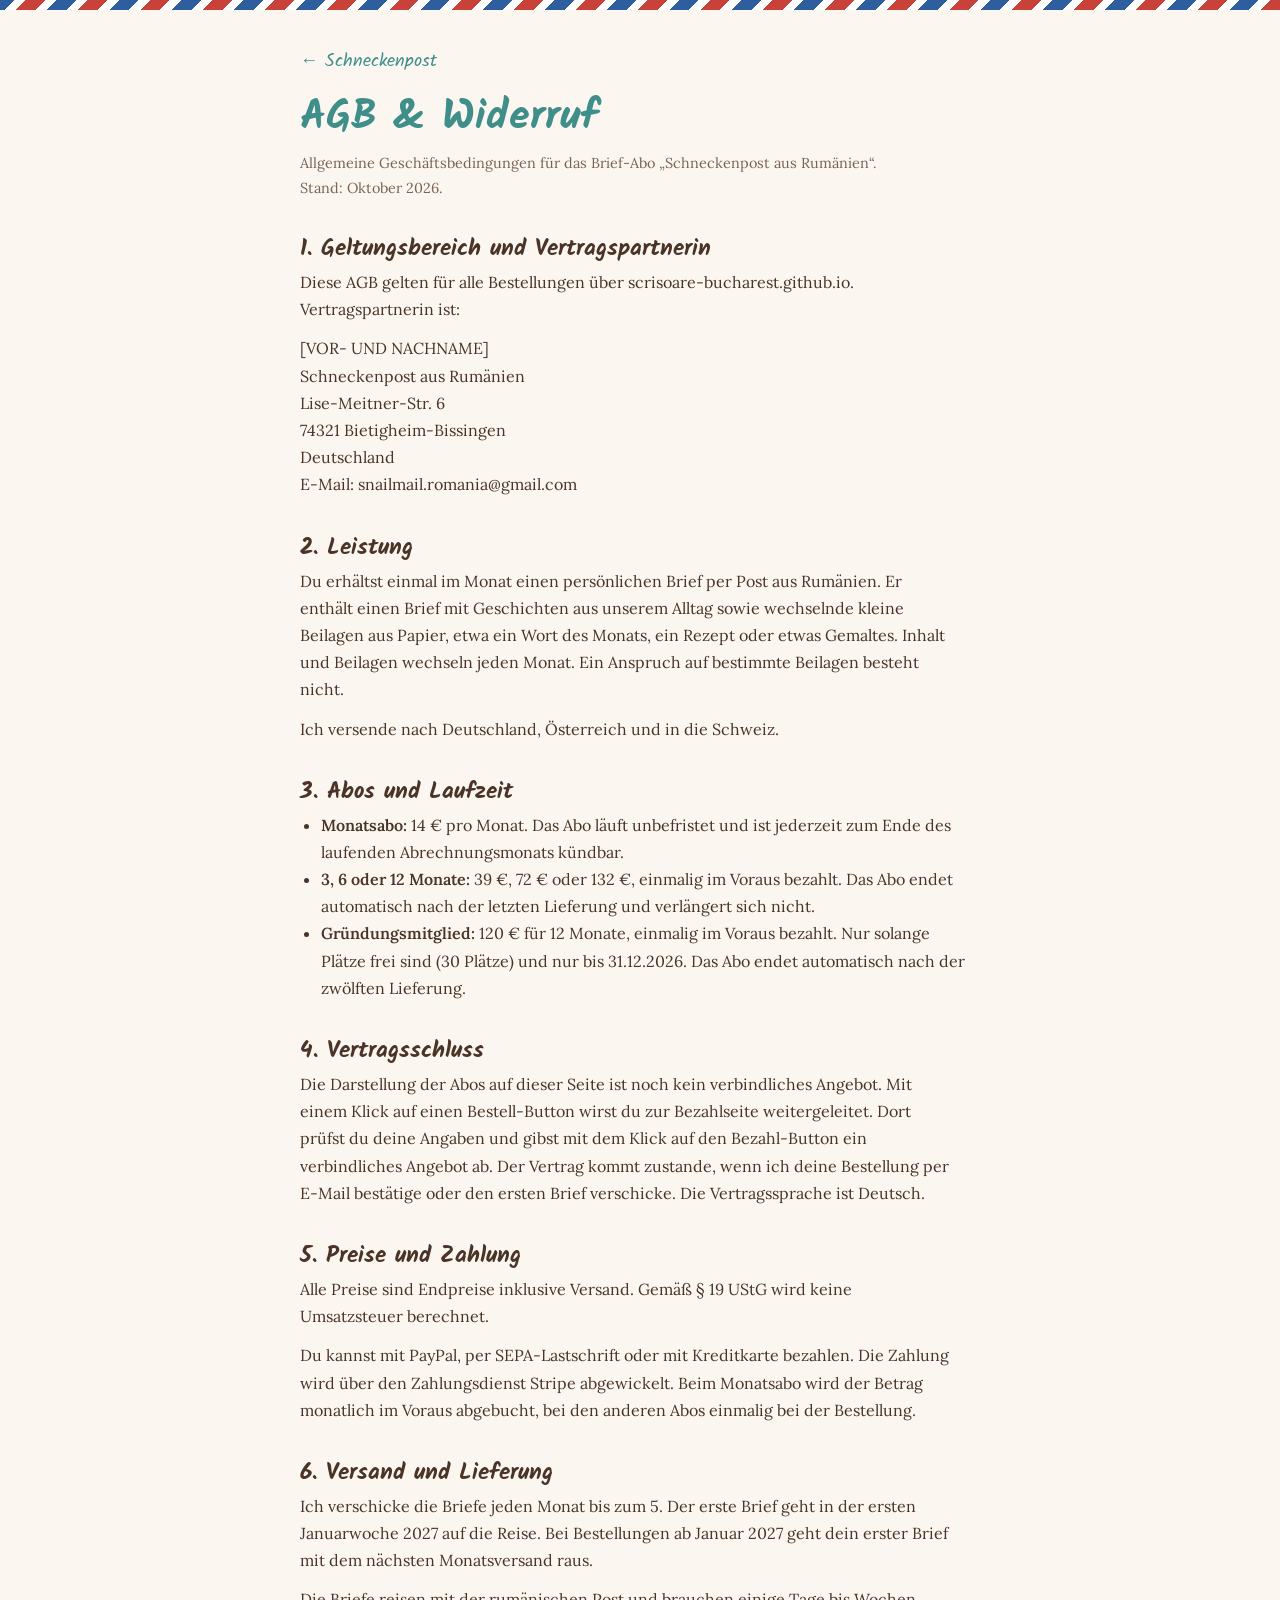
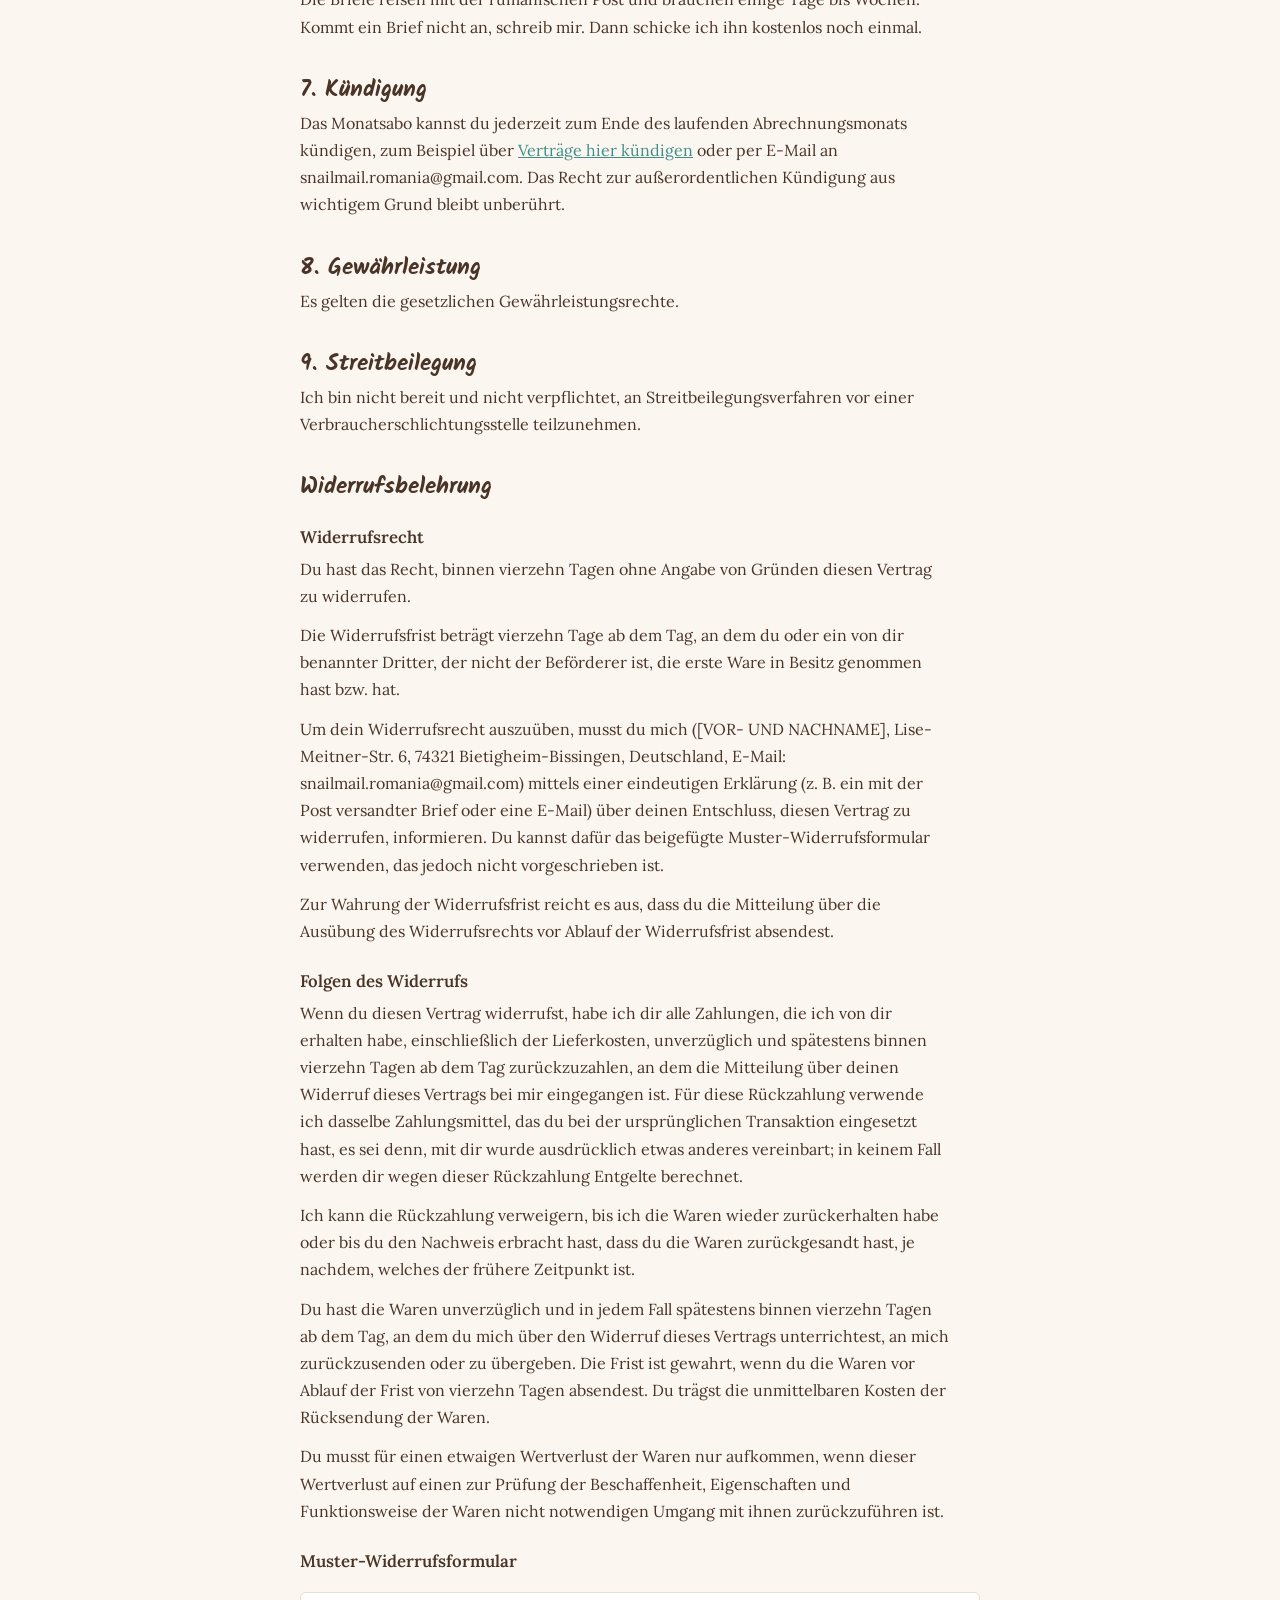
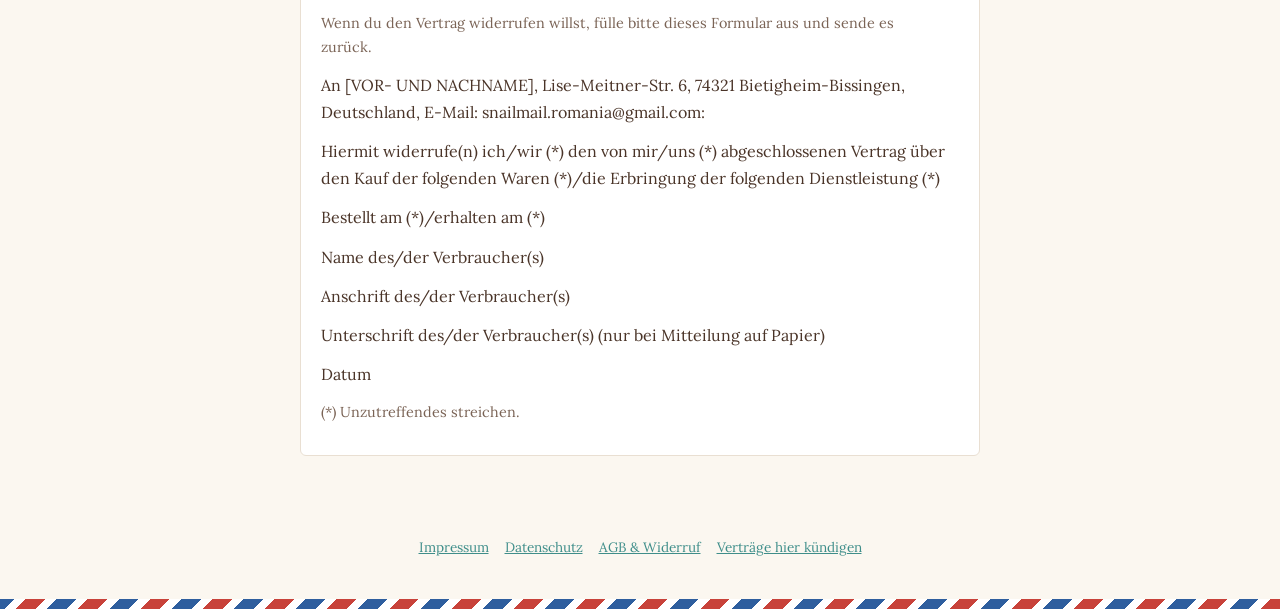
==== agb.html @ 8526d1a1 "Entwurf: Bestellbereich, Rechtstexte, lokale Schriften Co-Authored-By: Claude Opus 5.5 <noreply@anth" ====
<!doctype html>
<html lang="de">
<head>
<meta charset="utf-8">
<meta name="viewport" content="width=device-width, initial-scale=1">
<meta name="robots" content="noindex">
<title>AGB &amp; Widerruf · Schneckenpost aus Rumänien</title>
<link rel="stylesheet" href="fonts/fonts.css">
<style>
  :root {
    --paper: #FBF7F0; --sheet: #FFFFFF; --ink: #4A3428; --ink-soft: #7A6355;
    --line: #E9DFD2; --petrol: #3F8E8A; --red: #C8423A; --gold: #E3B23C;
    --display: 'Kalam', 'Comic Sans MS', cursive;
    --body: 'Lora', Georgia, 'Times New Roman', serif;
    color-scheme: light;
  }
  *, *::before, *::after { box-sizing: border-box; }
  body { background: var(--paper); color: var(--ink); font-family: var(--body); font-size: 1rem; line-height: 1.7; margin: 0; padding-inline: 18px; }
  .airmail { height: 10px; margin-inline: -18px; background: repeating-linear-gradient(-45deg, var(--red) 0 14px, var(--sheet) 14px 22px, #2E5E9E 22px 36px, var(--sheet) 36px 44px); }
  main { max-width: 680px; margin-inline: auto; padding-block: 36px 64px; }
  .back { font-family: var(--display); font-size: 1.15rem; color: var(--petrol); text-decoration: none; }
  .back:hover { text-decoration: underline; }
  h1 { font-family: var(--display); font-size: clamp(2rem, 6vw, 2.6rem); line-height: 1.15; color: var(--petrol); margin: 18px 0 8px; text-wrap: balance; }
  h2 { font-family: var(--display); font-size: 1.45rem; line-height: 1.25; margin: 34px 0 6px; text-wrap: balance; }
  h3 { font-size: 1.05rem; margin: 22px 0 4px; }
  p, li { max-width: 65ch; }
  p { margin: 0 0 12px; }
  ul, ol { padding-left: 1.3em; margin: 0 0 12px; }
  a { color: var(--petrol); }
  .box { background: var(--sheet); border: 1px solid var(--line); border-radius: 6px; padding: 18px 20px; margin: 16px 0; }
  .muted { color: var(--ink-soft); font-size: 0.9rem; }
  .btn { display: inline-block; padding: 12px 26px; border-radius: 999px; background: var(--petrol); color: #fff; font-family: var(--display); font-size: 1.15rem; font-weight: 700; text-decoration: none; }
  .btn:focus-visible, a:focus-visible { outline: 3px solid var(--gold); outline-offset: 3px; }
  footer { max-width: 680px; margin-inline: auto; padding-block: 0 40px; font-size: 0.85rem; color: var(--ink-soft); display: flex; flex-wrap: wrap; gap: 4px 16px; justify-content: center; }
</style>
</head>
<body>
<div class="airmail" aria-hidden="true"></div>
<main>
  <a class="back" href="index.html">← Schneckenpost</a>
  <h1>AGB &amp; Widerruf</h1>

  <p class="muted">Allgemeine Geschäftsbedingungen für das Brief-Abo „Schneckenpost aus Rumänien“. Stand: Oktober 2026.</p>

  <h2>1. Geltungsbereich und Vertragspartnerin</h2>
  <p>Diese AGB gelten für alle Bestellungen über scrisoare-bucharest.github.io. Vertragspartnerin ist:</p>
  <p>[VOR- UND NACHNAME]<br>
Schneckenpost aus Rumänien<br>
Lise-Meitner-Str. 6<br>
74321 Bietigheim-Bissingen<br>
Deutschland<br>E-Mail: <span style="user-select:all">snailmail.romania@gmail.com</span></p>

  <h2>2. Leistung</h2>
  <p>Du erhältst einmal im Monat einen persönlichen Brief per Post aus Rumänien. Er enthält einen Brief mit Geschichten aus unserem Alltag sowie wechselnde kleine Beilagen aus Papier, etwa ein Wort des Monats, ein Rezept oder etwas Gemaltes. Inhalt und Beilagen wechseln jeden Monat. Ein Anspruch auf bestimmte Beilagen besteht nicht.</p>
  <p>Ich versende nach Deutschland, Österreich und in die Schweiz.</p>

  <h2>3. Abos und Laufzeit</h2>
  <ul>
    <li><strong>Monatsabo:</strong> 14 € pro Monat. Das Abo läuft unbefristet und ist jederzeit zum Ende des laufenden Abrechnungsmonats kündbar.</li>
    <li><strong>3, 6 oder 12 Monate:</strong> 39 €, 72 € oder 132 €, einmalig im Voraus bezahlt. Das Abo endet automatisch nach der letzten Lieferung und verlängert sich nicht.</li>
    <li><strong>Gründungsmitglied:</strong> 120 € für 12 Monate, einmalig im Voraus bezahlt. Nur solange Plätze frei sind (30 Plätze) und nur bis 31.12.2026. Das Abo endet automatisch nach der zwölften Lieferung.</li>
  </ul>

  <h2>4. Vertragsschluss</h2>
  <p>Die Darstellung der Abos auf dieser Seite ist noch kein verbindliches Angebot. Mit einem Klick auf einen Bestell-Button wirst du zur Bezahlseite weitergeleitet. Dort prüfst du deine Angaben und gibst mit dem Klick auf den Bezahl-Button ein verbindliches Angebot ab. Der Vertrag kommt zustande, wenn ich deine Bestellung per E-Mail bestätige oder den ersten Brief verschicke. Die Vertragssprache ist Deutsch.</p>

  <h2>5. Preise und Zahlung</h2>
  <p>Alle Preise sind Endpreise inklusive Versand. Gemäß § 19 UStG wird keine Umsatzsteuer berechnet.</p>
  <p>Du kannst mit PayPal, per SEPA-Lastschrift oder mit Kreditkarte bezahlen. Die Zahlung wird über den Zahlungsdienst Stripe abgewickelt. Beim Monatsabo wird der Betrag monatlich im Voraus abgebucht, bei den anderen Abos einmalig bei der Bestellung.</p>

  <h2>6. Versand und Lieferung</h2>
  <p>Ich verschicke die Briefe jeden Monat bis zum 5. Der erste Brief geht in der ersten Januarwoche 2027 auf die Reise. Bei Bestellungen ab Januar 2027 geht dein erster Brief mit dem nächsten Monatsversand raus.</p>
  <p>Die Briefe reisen mit der rumänischen Post und brauchen einige Tage bis Wochen. Kommt ein Brief nicht an, schreib mir. Dann schicke ich ihn kostenlos noch einmal.</p>

  <h2>7. Kündigung</h2>
  <p>Das Monatsabo kannst du jederzeit zum Ende des laufenden Abrechnungsmonats kündigen, zum Beispiel über <a href="kuendigen.html">Verträge hier kündigen</a> oder per E-Mail an <span style="user-select:all">snailmail.romania@gmail.com</span>. Das Recht zur außerordentlichen Kündigung aus wichtigem Grund bleibt unberührt.</p>

  <h2>8. Gewährleistung</h2>
  <p>Es gelten die gesetzlichen Gewährleistungsrechte.</p>

  <h2>9. Streitbeilegung</h2>
  <p>Ich bin nicht bereit und nicht verpflichtet, an Streitbeilegungsverfahren vor einer Verbraucherschlichtungsstelle teilzunehmen.</p>

  <h2 id="widerruf">Widerrufsbelehrung</h2>
  <h3>Widerrufsrecht</h3>
  <p>Du hast das Recht, binnen vierzehn Tagen ohne Angabe von Gründen diesen Vertrag zu widerrufen.</p>
  <p>Die Widerrufsfrist beträgt vierzehn Tage ab dem Tag, an dem du oder ein von dir benannter Dritter, der nicht der Beförderer ist, die erste Ware in Besitz genommen hast bzw. hat.</p>
  <p>Um dein Widerrufsrecht auszuüben, musst du mich ([VOR- UND NACHNAME], Lise-Meitner-Str. 6, 74321 Bietigheim-Bissingen, Deutschland, E-Mail: <span style="user-select:all">snailmail.romania@gmail.com</span>) mittels einer eindeutigen Erklärung (z. B. ein mit der Post versandter Brief oder eine E-Mail) über deinen Entschluss, diesen Vertrag zu widerrufen, informieren. Du kannst dafür das beigefügte Muster-Widerrufsformular verwenden, das jedoch nicht vorgeschrieben ist.</p>
  <p>Zur Wahrung der Widerrufsfrist reicht es aus, dass du die Mitteilung über die Ausübung des Widerrufsrechts vor Ablauf der Widerrufsfrist absendest.</p>
  <h3>Folgen des Widerrufs</h3>
  <p>Wenn du diesen Vertrag widerrufst, habe ich dir alle Zahlungen, die ich von dir erhalten habe, einschließlich der Lieferkosten, unverzüglich und spätestens binnen vierzehn Tagen ab dem Tag zurückzuzahlen, an dem die Mitteilung über deinen Widerruf dieses Vertrags bei mir eingegangen ist. Für diese Rückzahlung verwende ich dasselbe Zahlungsmittel, das du bei der ursprünglichen Transaktion eingesetzt hast, es sei denn, mit dir wurde ausdrücklich etwas anderes vereinbart; in keinem Fall werden dir wegen dieser Rückzahlung Entgelte berechnet.</p>
  <p>Ich kann die Rückzahlung verweigern, bis ich die Waren wieder zurückerhalten habe oder bis du den Nachweis erbracht hast, dass du die Waren zurückgesandt hast, je nachdem, welches der frühere Zeitpunkt ist.</p>
  <p>Du hast die Waren unverzüglich und in jedem Fall spätestens binnen vierzehn Tagen ab dem Tag, an dem du mich über den Widerruf dieses Vertrags unterrichtest, an mich zurückzusenden oder zu übergeben. Die Frist ist gewahrt, wenn du die Waren vor Ablauf der Frist von vierzehn Tagen absendest. Du trägst die unmittelbaren Kosten der Rücksendung der Waren.</p>
  <p>Du musst für einen etwaigen Wertverlust der Waren nur aufkommen, wenn dieser Wertverlust auf einen zur Prüfung der Beschaffenheit, Eigenschaften und Funktionsweise der Waren nicht notwendigen Umgang mit ihnen zurückzuführen ist.</p>

  <h3>Muster-Widerrufsformular</h3>
  <div class="box">
    <p class="muted">Wenn du den Vertrag widerrufen willst, fülle bitte dieses Formular aus und sende es zurück.</p>
    <p>An [VOR- UND NACHNAME], Lise-Meitner-Str. 6, 74321 Bietigheim-Bissingen, Deutschland, E-Mail: snailmail.romania@gmail.com:</p>
    <p>Hiermit widerrufe(n) ich/wir (*) den von mir/uns (*) abgeschlossenen Vertrag über den Kauf der folgenden Waren (*)/die Erbringung der folgenden Dienstleistung (*)</p>
    <p>Bestellt am (*)/erhalten am (*)</p>
    <p>Name des/der Verbraucher(s)</p>
    <p>Anschrift des/der Verbraucher(s)</p>
    <p>Unterschrift des/der Verbraucher(s) (nur bei Mitteilung auf Papier)</p>
    <p>Datum</p>
    <p class="muted">(*) Unzutreffendes streichen.</p>
  </div>

</main>
<footer>
  <a href="impressum.html">Impressum</a>
  <a href="datenschutz.html">Datenschutz</a>
  <a href="agb.html">AGB &amp; Widerruf</a>
  <a href="kuendigen.html">Verträge hier kündigen</a>
</footer>
<div class="airmail" aria-hidden="true"></div>
</body>
</html>
---- fonts/fonts.css ----
/* Schriften lokal eingebunden (keine Verbindung zu Google) */
@font-face { font-family: 'Kalam'; font-style: normal; font-weight: 400; font-display: swap; src: url('kalam-latin-400-normal.woff2') format('woff2'); }
@font-face { font-family: 'Kalam'; font-style: normal; font-weight: 700; font-display: swap; src: url('kalam-latin-700-normal.woff2') format('woff2'); }

@font-face { font-family: 'Lora'; font-style: normal; font-weight: 400; font-display: swap; src: url('lora-latin-ext-400-normal.woff2') format('woff2'); unicode-range: U+0100-02BA, U+02BD-02C5, U+02C7-02CC, U+02CE-02D7, U+02DD-02FF, U+0304, U+0308, U+0329, U+1D00-1DBF, U+1E00-1E9F, U+1EF2-1EFF, U+2020, U+20A0-20AB, U+20AD-20C0, U+2113, U+2C60-2C7F, U+A720-A7FF; }
@font-face { font-family: 'Lora'; font-style: normal; font-weight: 400; font-display: swap; src: url('lora-latin-400-normal.woff2') format('woff2'); unicode-range: U+0000-00FF, U+0131, U+0152-0153, U+02BB-02BC, U+02C6, U+02DA, U+02DC, U+0304, U+0308, U+0329, U+2000-206F, U+20AC, U+2122, U+2191, U+2193, U+2212, U+2215, U+FEFF, U+FFFD; }
@font-face { font-family: 'Lora'; font-style: normal; font-weight: 500; font-display: swap; src: url('lora-latin-ext-500-normal.woff2') format('woff2'); unicode-range: U+0100-02BA, U+02BD-02C5, U+02C7-02CC, U+02CE-02D7, U+02DD-02FF, U+1E00-1E9F, U+2C60-2C7F, U+A720-A7FF; }
@font-face { font-family: 'Lora'; font-style: normal; font-weight: 500; font-display: swap; src: url('lora-latin-500-normal.woff2') format('woff2'); unicode-range: U+0000-00FF, U+0131, U+0152-0153, U+2000-206F, U+20AC, U+2122, U+FEFF, U+FFFD; }
@font-face { font-family: 'Lora'; font-style: normal; font-weight: 600; font-display: swap; src: url('lora-latin-ext-600-normal.woff2') format('woff2'); unicode-range: U+0100-02BA, U+02BD-02C5, U+02C7-02CC, U+02CE-02D7, U+02DD-02FF, U+1E00-1E9F, U+2C60-2C7F, U+A720-A7FF; }
@font-face { font-family: 'Lora'; font-style: normal; font-weight: 600; font-display: swap; src: url('lora-latin-600-normal.woff2') format('woff2'); unicode-range: U+0000-00FF, U+0131, U+0152-0153, U+2000-206F, U+20AC, U+2122, U+FEFF, U+FFFD; }
@font-face { font-family: 'Lora'; font-style: italic; font-weight: 400; font-display: swap; src: url('lora-latin-ext-400-italic.woff2') format('woff2'); unicode-range: U+0100-02BA, U+02BD-02C5, U+02C7-02CC, U+02CE-02D7, U+02DD-02FF, U+1E00-1E9F, U+2C60-2C7F, U+A720-A7FF; }
@font-face { font-family: 'Lora'; font-style: italic; font-weight: 400; font-display: swap; src: url('lora-latin-400-italic.woff2') format('woff2'); unicode-range: U+0000-00FF, U+0131, U+0152-0153, U+2000-206F, U+20AC, U+2122, U+FEFF, U+FFFD; }
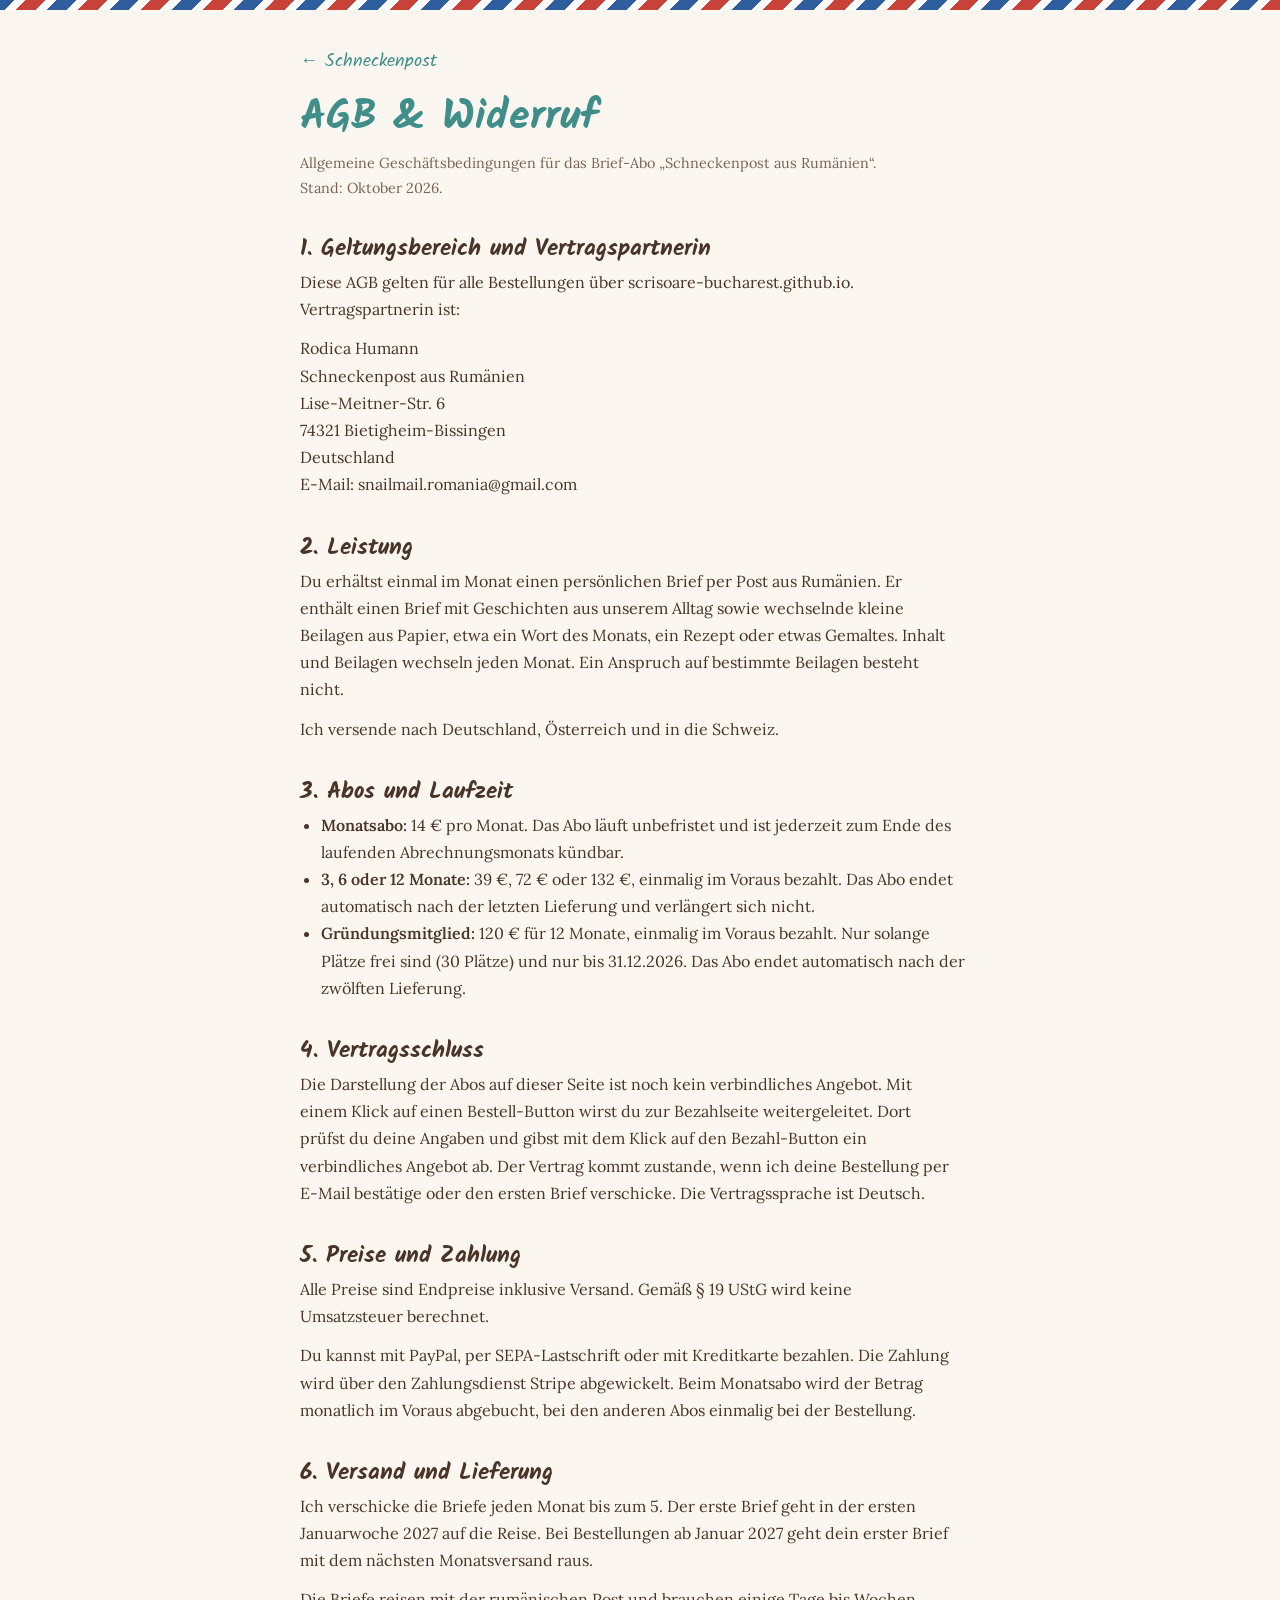
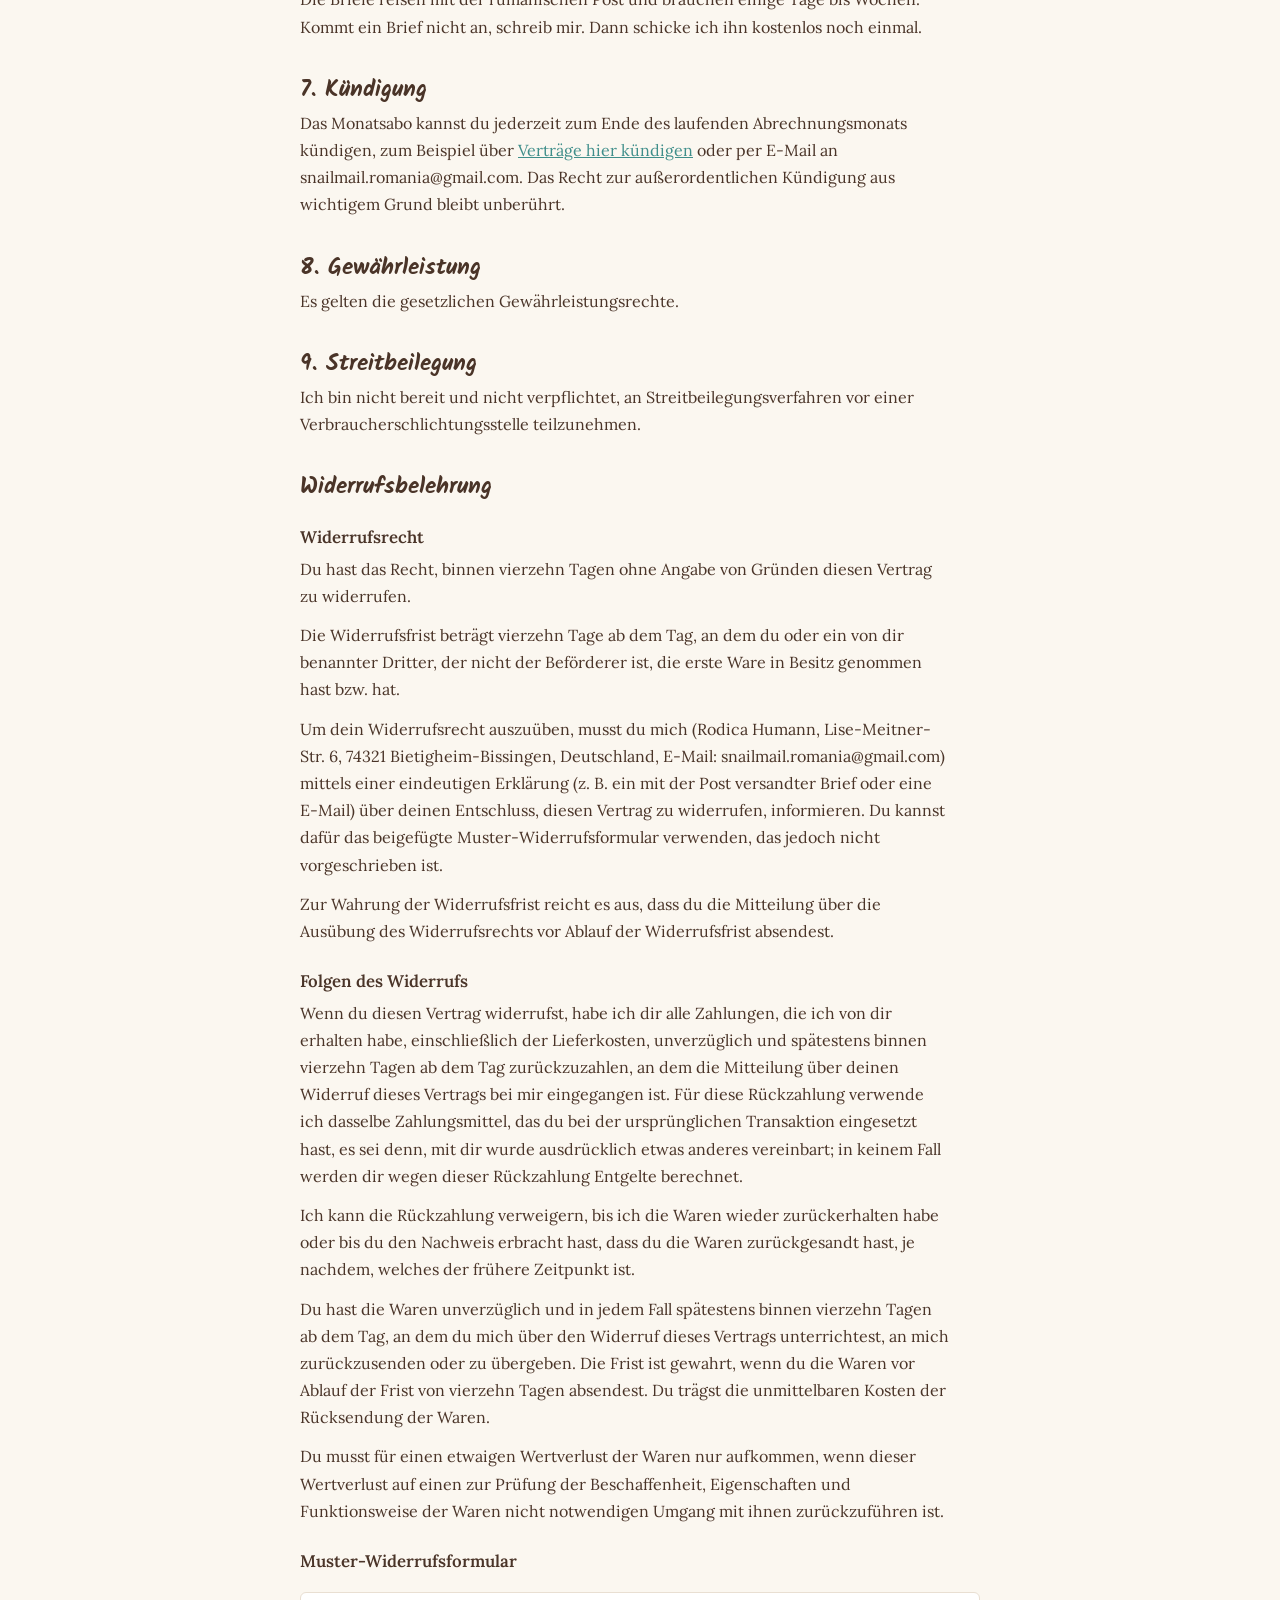
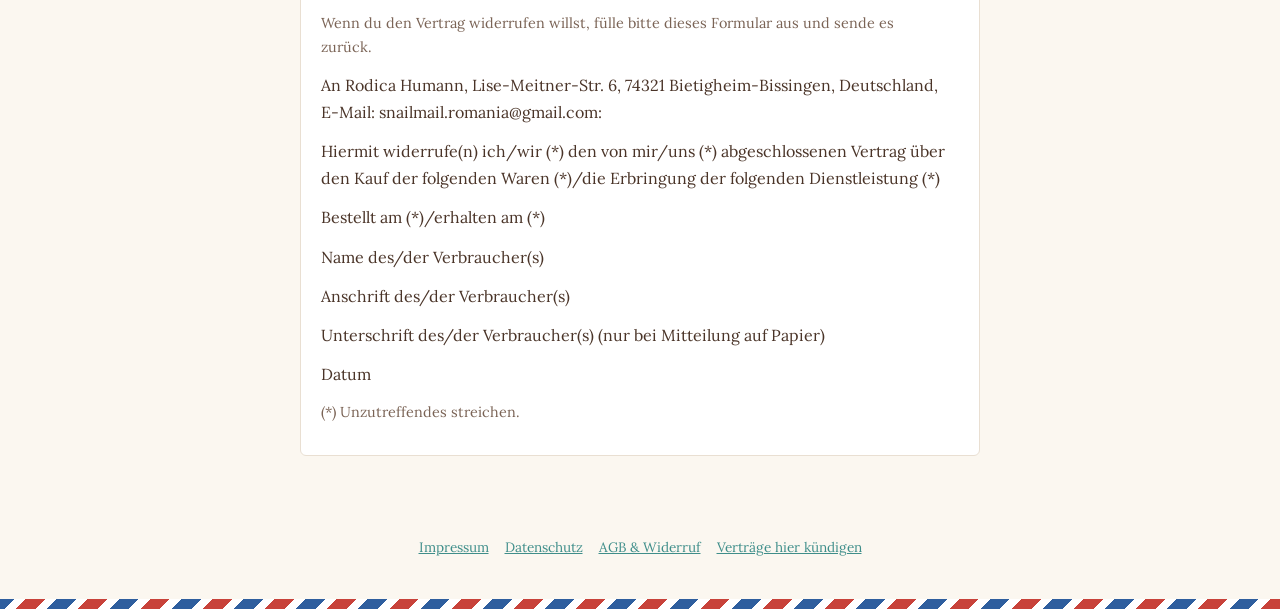
==== commit 22931d08: "Name im Impressum und in den Rechtstexten Co-Authored-By: Claude Opus 5.5 <noreply@anthropic.com> Cl" ====
--- a/agb.html
+++ b/agb.html
@@ -44,7 +44,7 @@
 
   <h2>1. Geltungsbereich und Vertragspartnerin</h2>
   <p>Diese AGB gelten für alle Bestellungen über scrisoare-bucharest.github.io. Vertragspartnerin ist:</p>
-  <p>[VOR- UND NACHNAME]<br>
+  <p>Rodica Humann<br>
 Schneckenpost aus Rumänien<br>
 Lise-Meitner-Str. 6<br>
 74321 Bietigheim-Bissingen<br>
@@ -85,7 +85,7 @@
   <h3>Widerrufsrecht</h3>
   <p>Du hast das Recht, binnen vierzehn Tagen ohne Angabe von Gründen diesen Vertrag zu widerrufen.</p>
   <p>Die Widerrufsfrist beträgt vierzehn Tage ab dem Tag, an dem du oder ein von dir benannter Dritter, der nicht der Beförderer ist, die erste Ware in Besitz genommen hast bzw. hat.</p>
-  <p>Um dein Widerrufsrecht auszuüben, musst du mich ([VOR- UND NACHNAME], Lise-Meitner-Str. 6, 74321 Bietigheim-Bissingen, Deutschland, E-Mail: <span style="user-select:all">snailmail.romania@gmail.com</span>) mittels einer eindeutigen Erklärung (z. B. ein mit der Post versandter Brief oder eine E-Mail) über deinen Entschluss, diesen Vertrag zu widerrufen, informieren. Du kannst dafür das beigefügte Muster-Widerrufsformular verwenden, das jedoch nicht vorgeschrieben ist.</p>
+  <p>Um dein Widerrufsrecht auszuüben, musst du mich (Rodica Humann, Lise-Meitner-Str. 6, 74321 Bietigheim-Bissingen, Deutschland, E-Mail: <span style="user-select:all">snailmail.romania@gmail.com</span>) mittels einer eindeutigen Erklärung (z. B. ein mit der Post versandter Brief oder eine E-Mail) über deinen Entschluss, diesen Vertrag zu widerrufen, informieren. Du kannst dafür das beigefügte Muster-Widerrufsformular verwenden, das jedoch nicht vorgeschrieben ist.</p>
   <p>Zur Wahrung der Widerrufsfrist reicht es aus, dass du die Mitteilung über die Ausübung des Widerrufsrechts vor Ablauf der Widerrufsfrist absendest.</p>
   <h3>Folgen des Widerrufs</h3>
   <p>Wenn du diesen Vertrag widerrufst, habe ich dir alle Zahlungen, die ich von dir erhalten habe, einschließlich der Lieferkosten, unverzüglich und spätestens binnen vierzehn Tagen ab dem Tag zurückzuzahlen, an dem die Mitteilung über deinen Widerruf dieses Vertrags bei mir eingegangen ist. Für diese Rückzahlung verwende ich dasselbe Zahlungsmittel, das du bei der ursprünglichen Transaktion eingesetzt hast, es sei denn, mit dir wurde ausdrücklich etwas anderes vereinbart; in keinem Fall werden dir wegen dieser Rückzahlung Entgelte berechnet.</p>
@@ -96,7 +96,7 @@
   <h3>Muster-Widerrufsformular</h3>
   <div class="box">
     <p class="muted">Wenn du den Vertrag widerrufen willst, fülle bitte dieses Formular aus und sende es zurück.</p>
-    <p>An [VOR- UND NACHNAME], Lise-Meitner-Str. 6, 74321 Bietigheim-Bissingen, Deutschland, E-Mail: snailmail.romania@gmail.com:</p>
+    <p>An Rodica Humann, Lise-Meitner-Str. 6, 74321 Bietigheim-Bissingen, Deutschland, E-Mail: snailmail.romania@gmail.com:</p>
     <p>Hiermit widerrufe(n) ich/wir (*) den von mir/uns (*) abgeschlossenen Vertrag über den Kauf der folgenden Waren (*)/die Erbringung der folgenden Dienstleistung (*)</p>
     <p>Bestellt am (*)/erhalten am (*)</p>
     <p>Name des/der Verbraucher(s)</p>
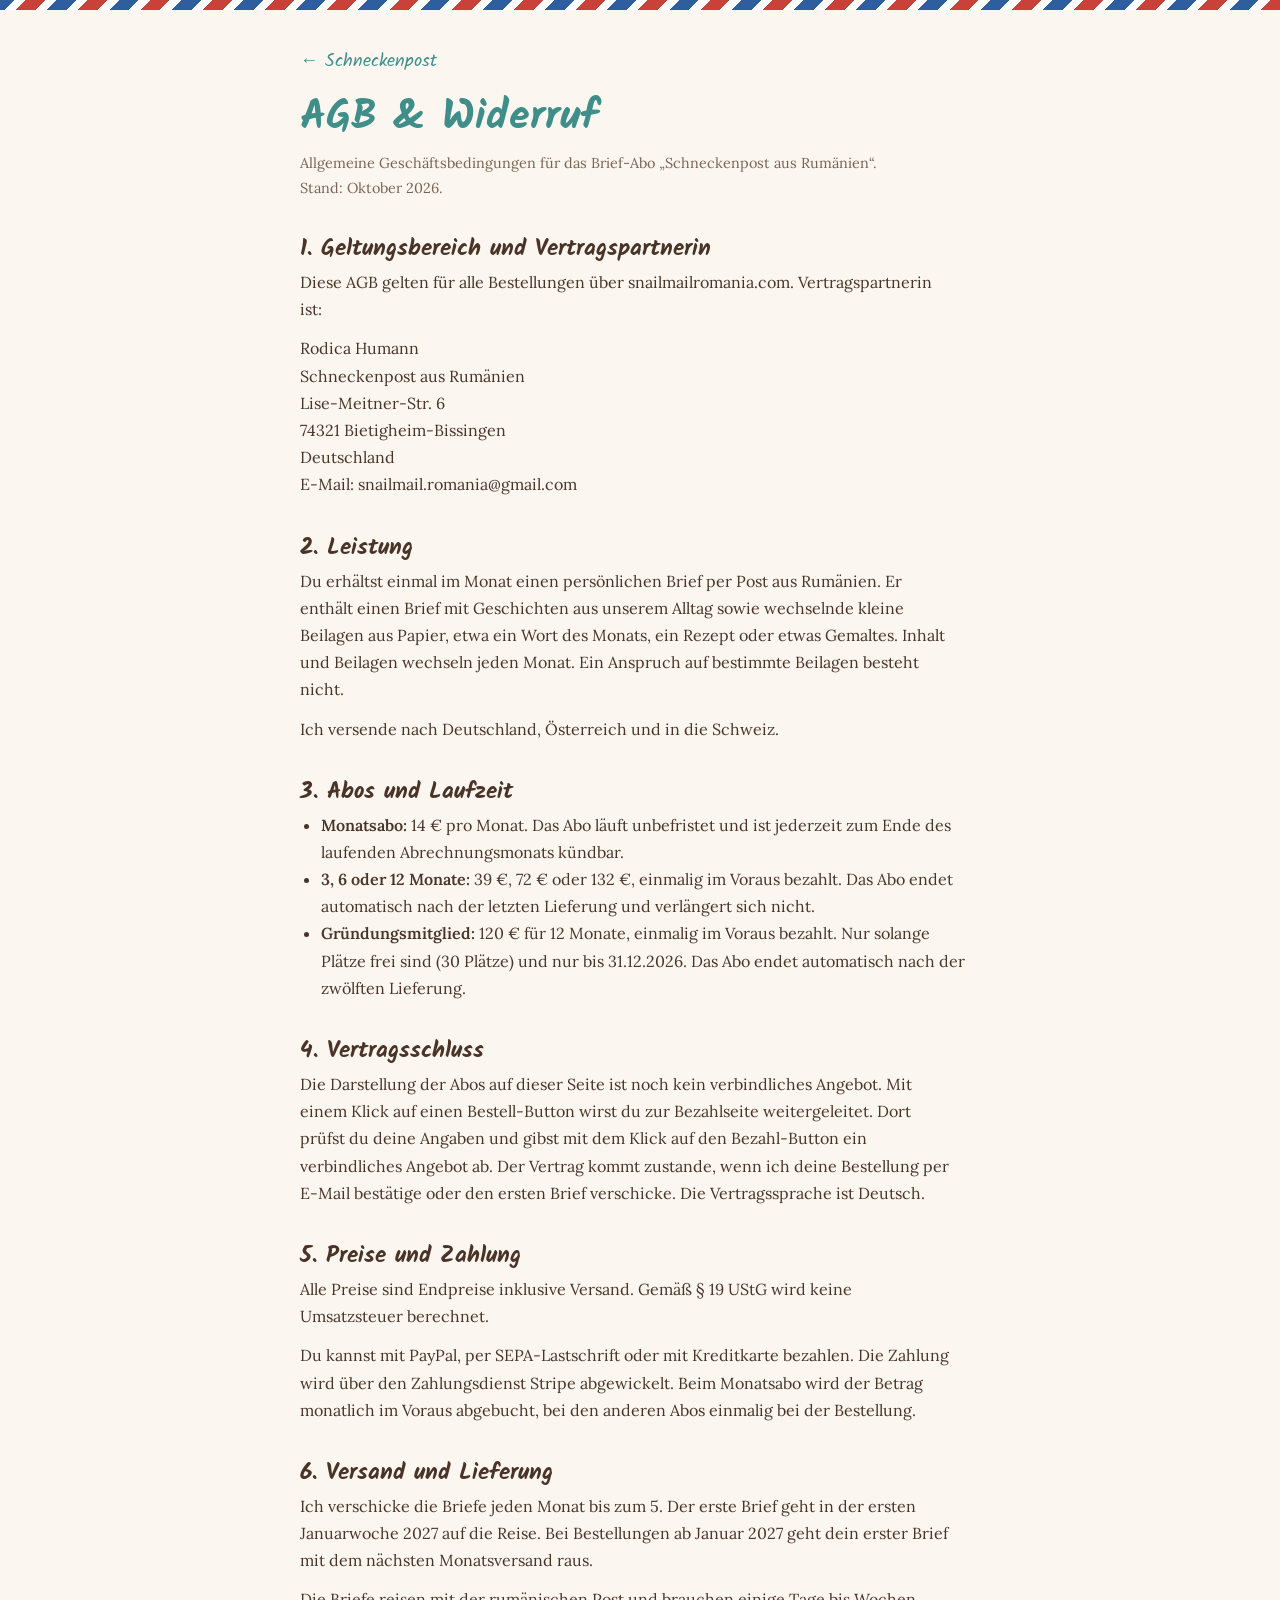
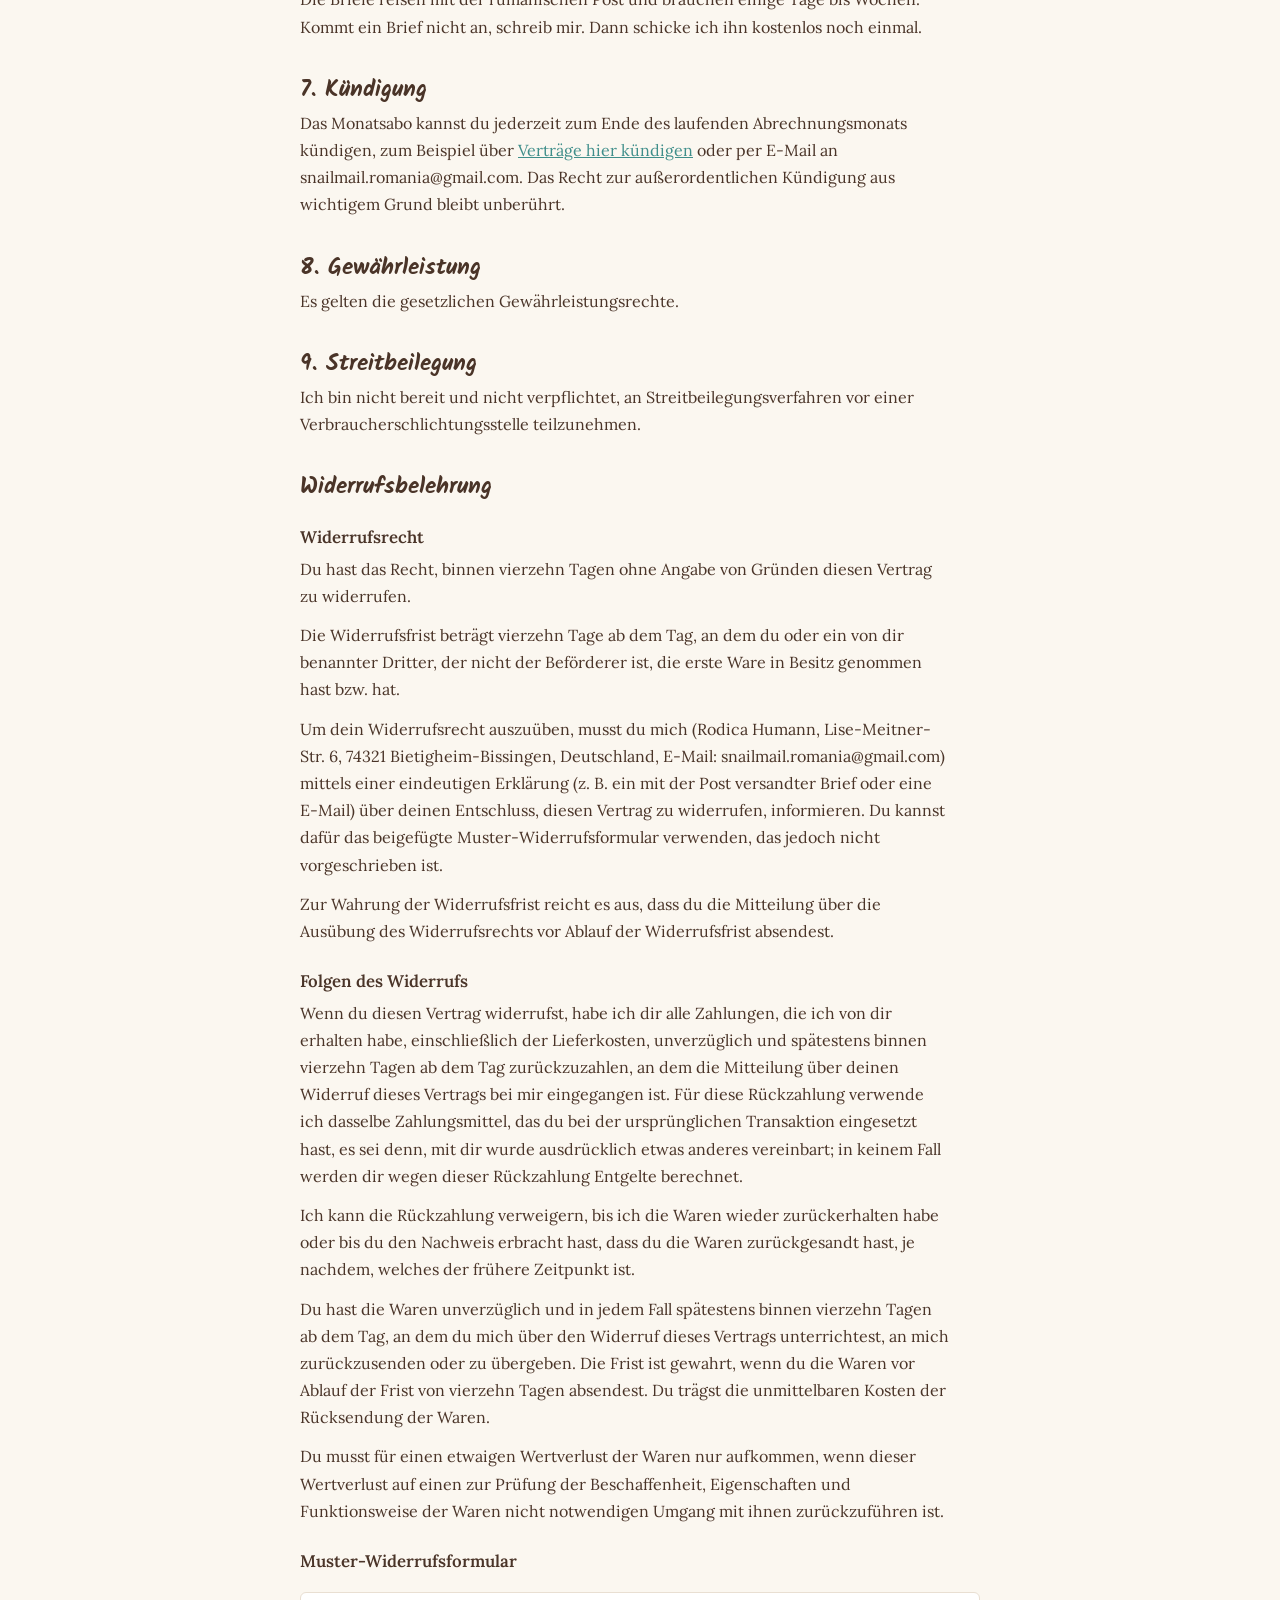
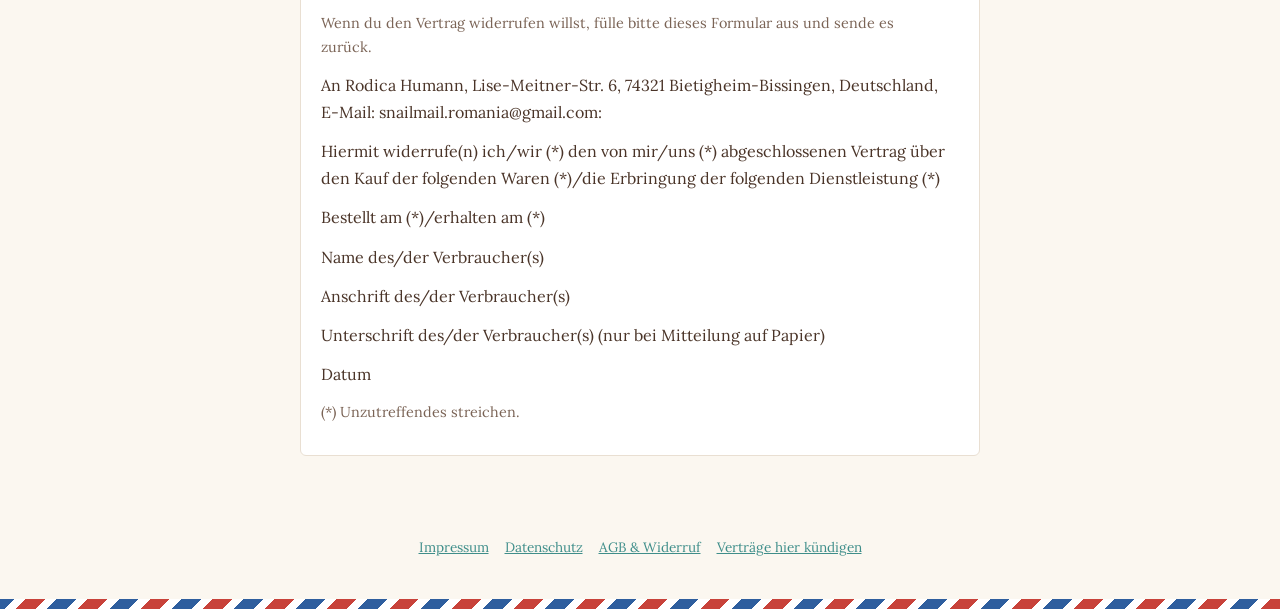
==== commit 751330d5: "AGB: neue Domain Co-Authored-By: Claude Opus 5.5 <noreply@anthropic.com> Claude-Session: https://cla" ====
--- a/agb.html
+++ b/agb.html
@@ -43,7 +43,7 @@
   <p class="muted">Allgemeine Geschäftsbedingungen für das Brief-Abo „Schneckenpost aus Rumänien“. Stand: Oktober 2026.</p>
 
   <h2>1. Geltungsbereich und Vertragspartnerin</h2>
-  <p>Diese AGB gelten für alle Bestellungen über scrisoare-bucharest.github.io. Vertragspartnerin ist:</p>
+  <p>Diese AGB gelten für alle Bestellungen über snailmailromania.com. Vertragspartnerin ist:</p>
   <p>Rodica Humann<br>
 Schneckenpost aus Rumänien<br>
 Lise-Meitner-Str. 6<br>
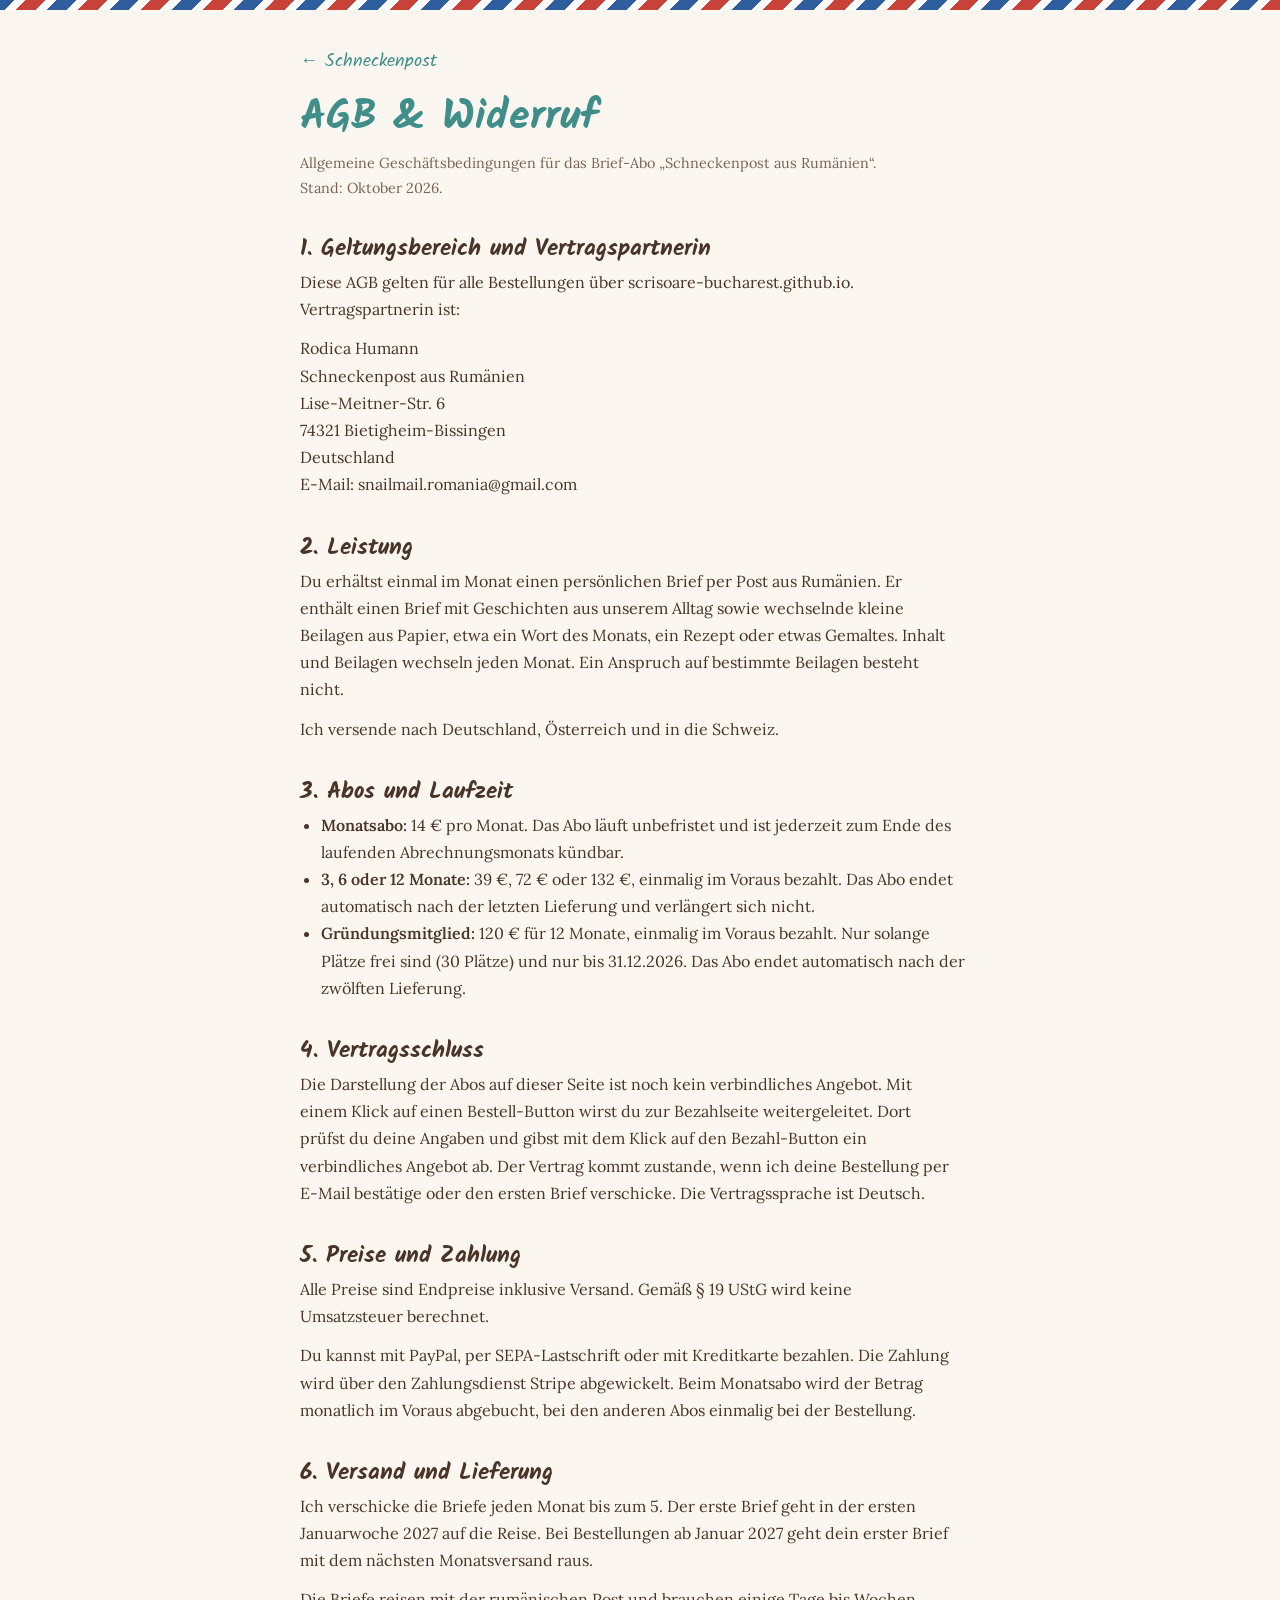
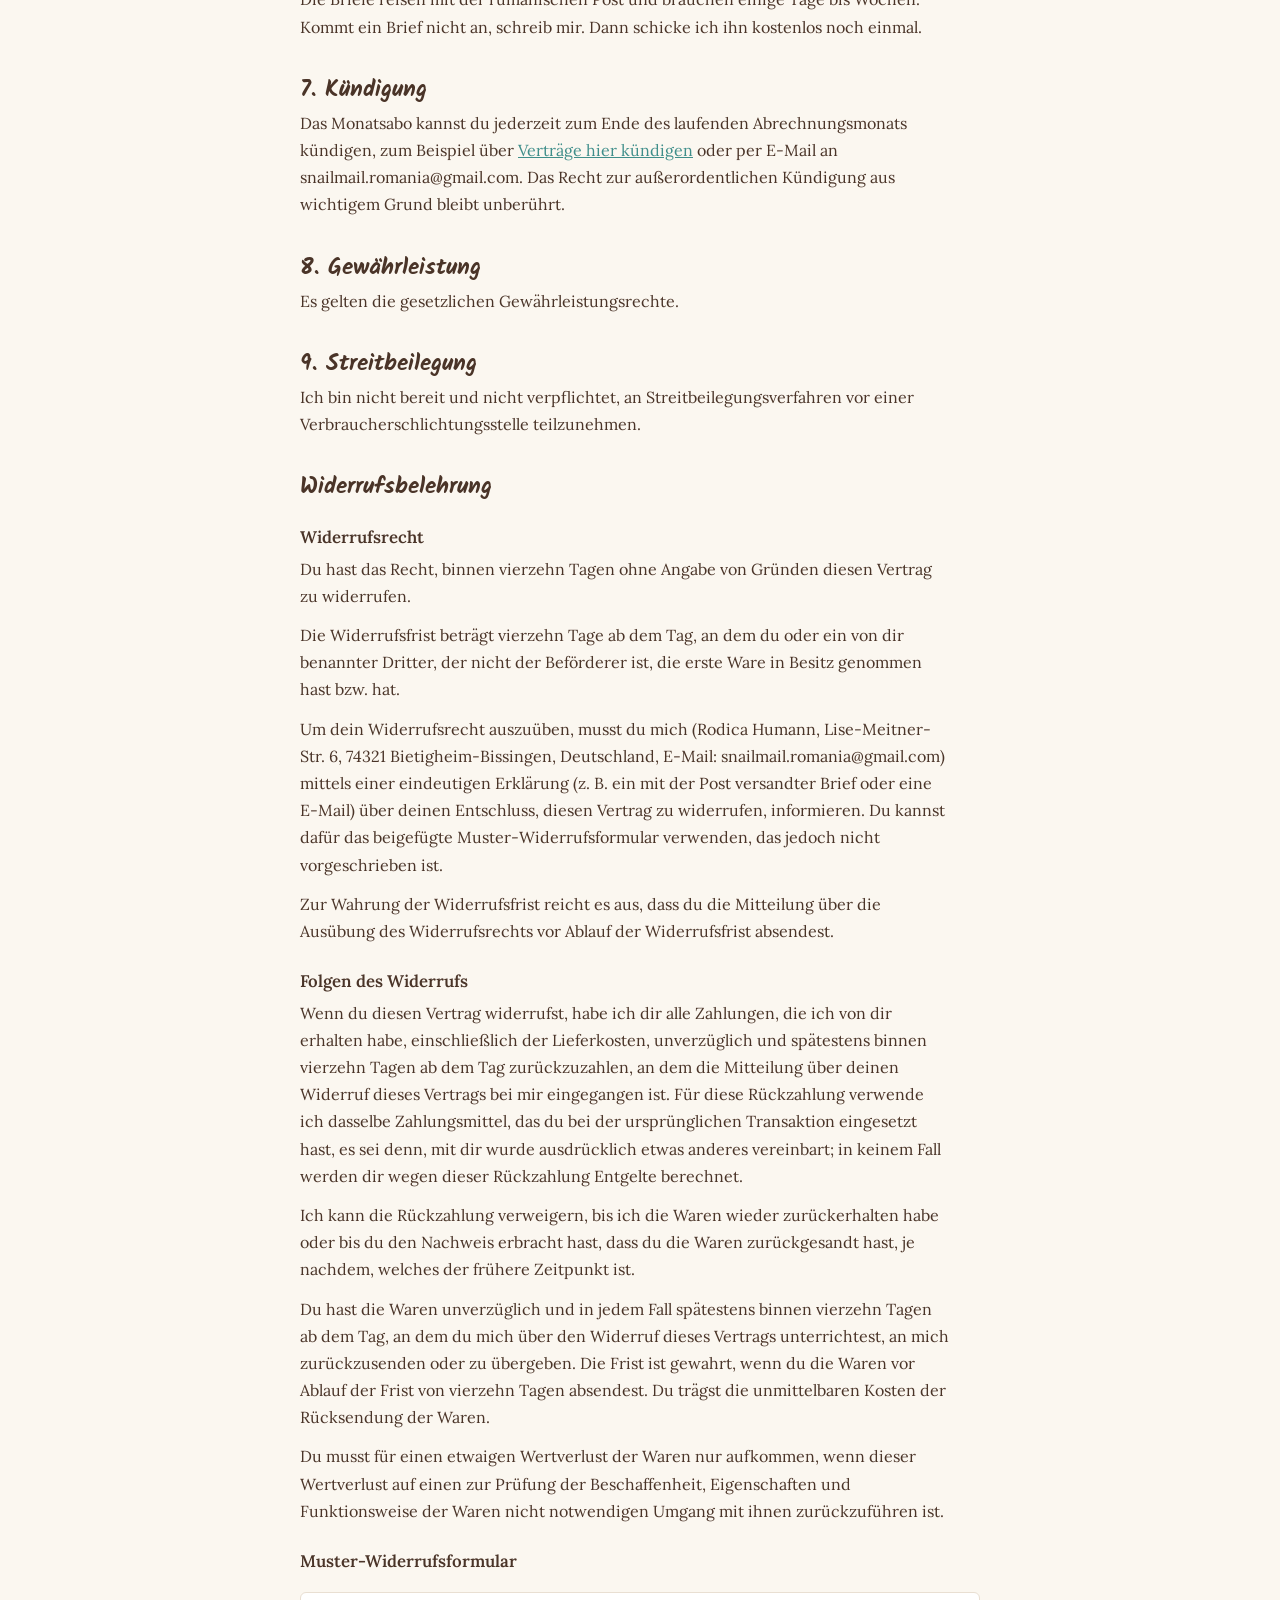
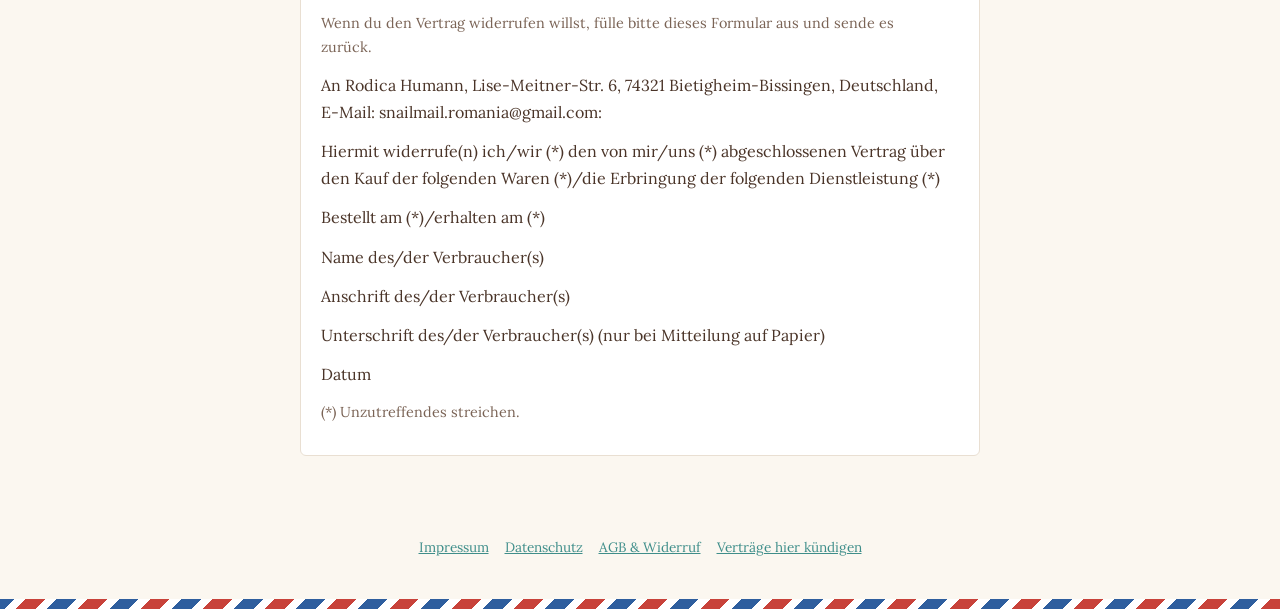
==== commit 9f503ce4: "AGB: vorerst GitHub-Adresse Co-Authored-By: Claude Opus 5.5 <noreply@anthropic.com> Claude-Session: " ====
--- a/agb.html
+++ b/agb.html
@@ -43,7 +43,7 @@
   <p class="muted">Allgemeine Geschäftsbedingungen für das Brief-Abo „Schneckenpost aus Rumänien“. Stand: Oktober 2026.</p>
 
   <h2>1. Geltungsbereich und Vertragspartnerin</h2>
-  <p>Diese AGB gelten für alle Bestellungen über snailmailromania.com. Vertragspartnerin ist:</p>
+  <p>Diese AGB gelten für alle Bestellungen über scrisoare-bucharest.github.io. Vertragspartnerin ist:</p>
   <p>Rodica Humann<br>
 Schneckenpost aus Rumänien<br>
 Lise-Meitner-Str. 6<br>
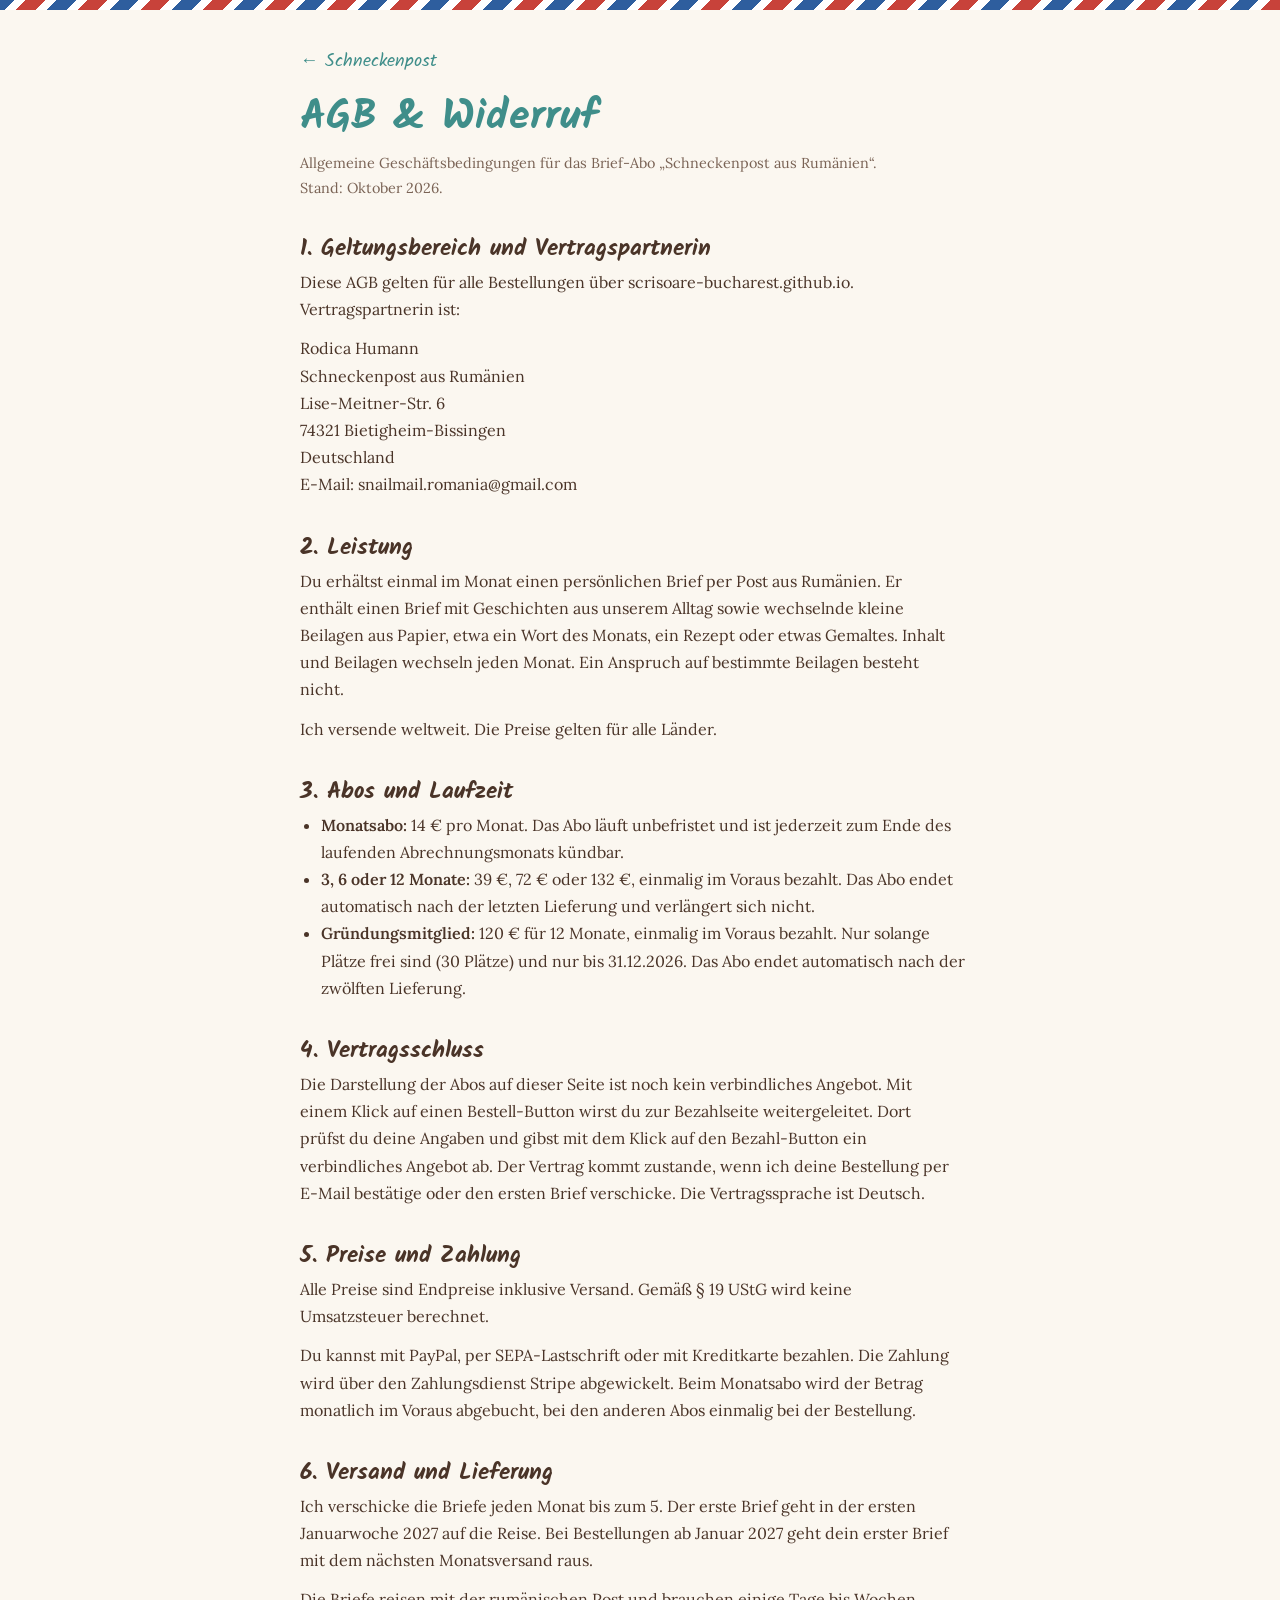
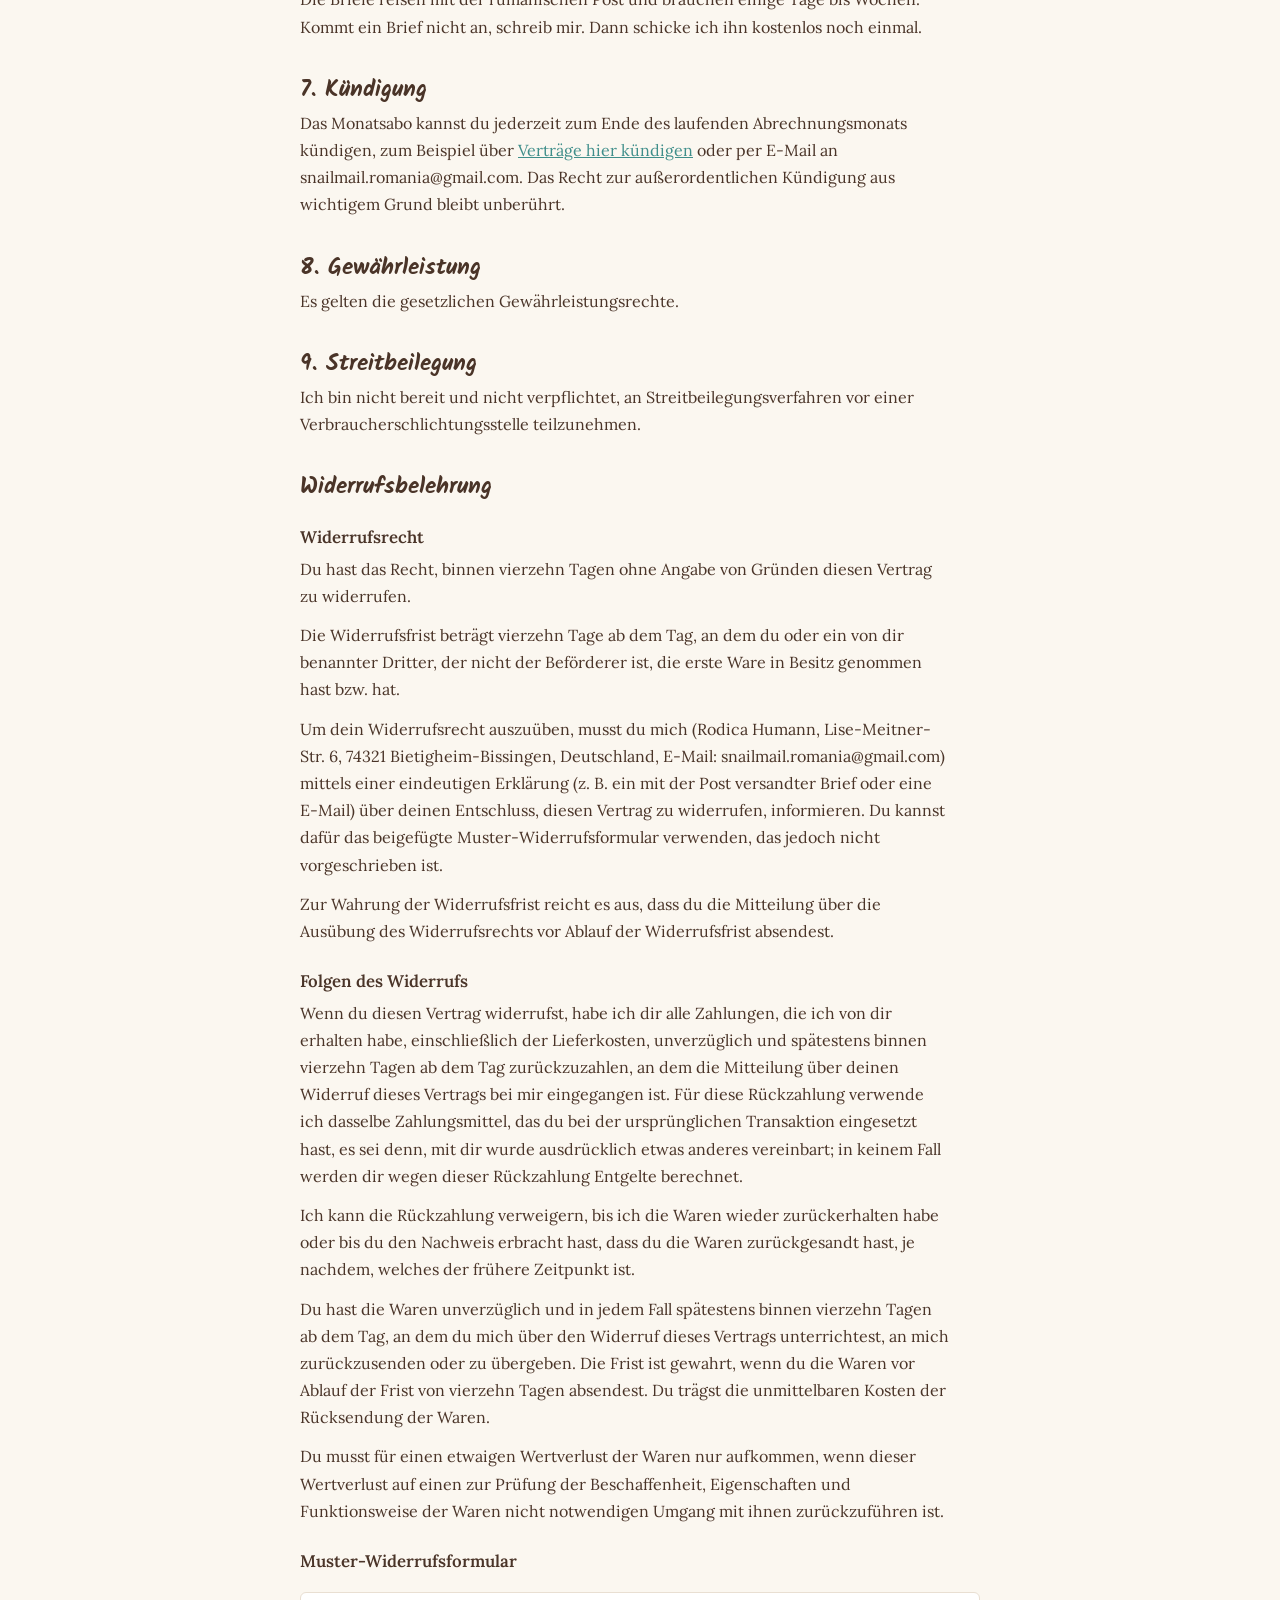
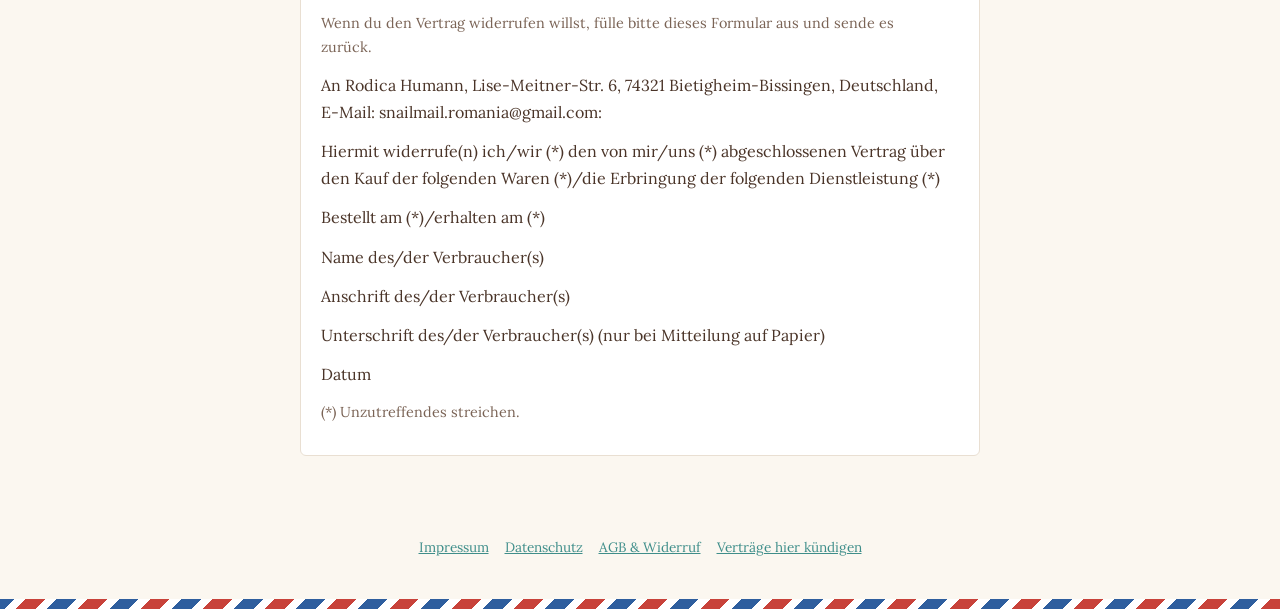
==== commit b0a3237a: "Weltweiter Versand, alles zweisprachig Co-Authored-By: Claude Opus 5.5 <noreply@anthropic.com> Claud" ====
--- a/agb.html
+++ b/agb.html
@@ -52,7 +52,7 @@
 
   <h2>2. Leistung</h2>
   <p>Du erhältst einmal im Monat einen persönlichen Brief per Post aus Rumänien. Er enthält einen Brief mit Geschichten aus unserem Alltag sowie wechselnde kleine Beilagen aus Papier, etwa ein Wort des Monats, ein Rezept oder etwas Gemaltes. Inhalt und Beilagen wechseln jeden Monat. Ein Anspruch auf bestimmte Beilagen besteht nicht.</p>
-  <p>Ich versende nach Deutschland, Österreich und in die Schweiz.</p>
+  <p>Ich versende weltweit. Die Preise gelten für alle Länder.</p>
 
   <h2>3. Abos und Laufzeit</h2>
   <ul>
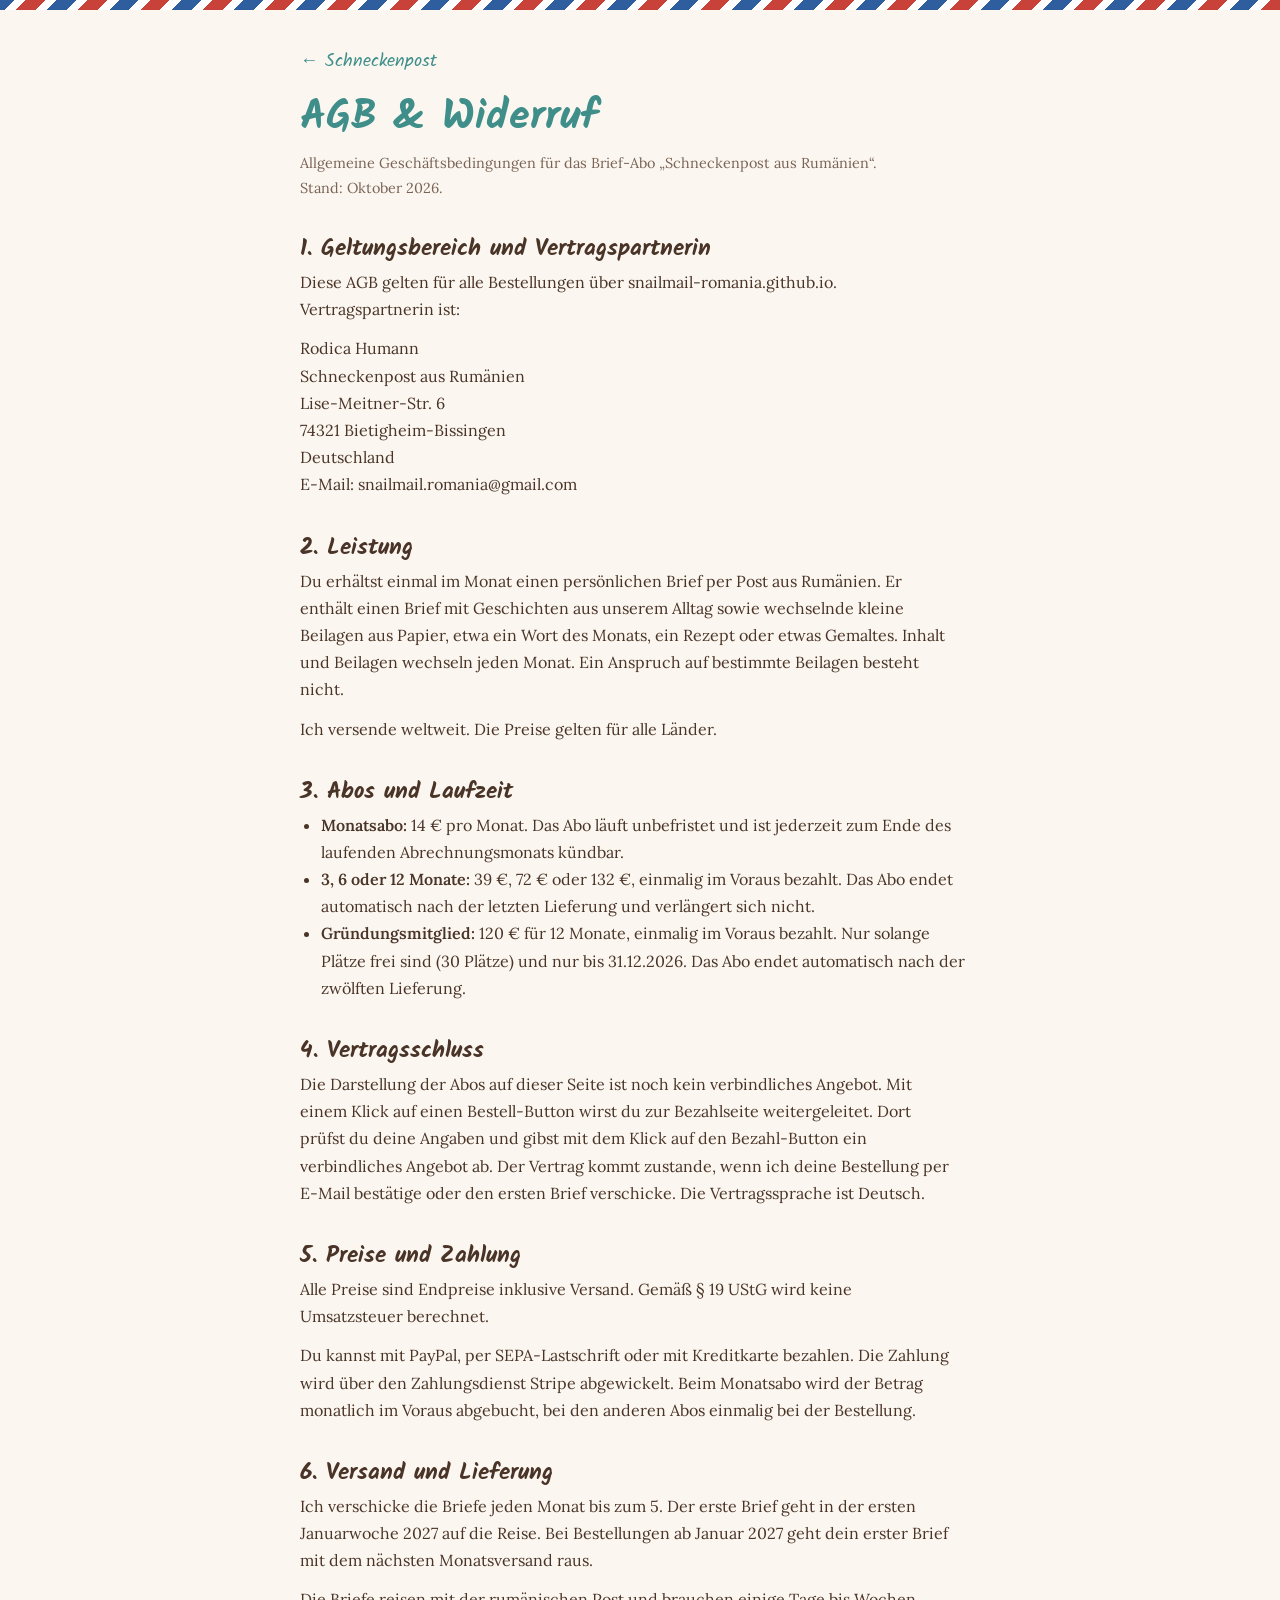
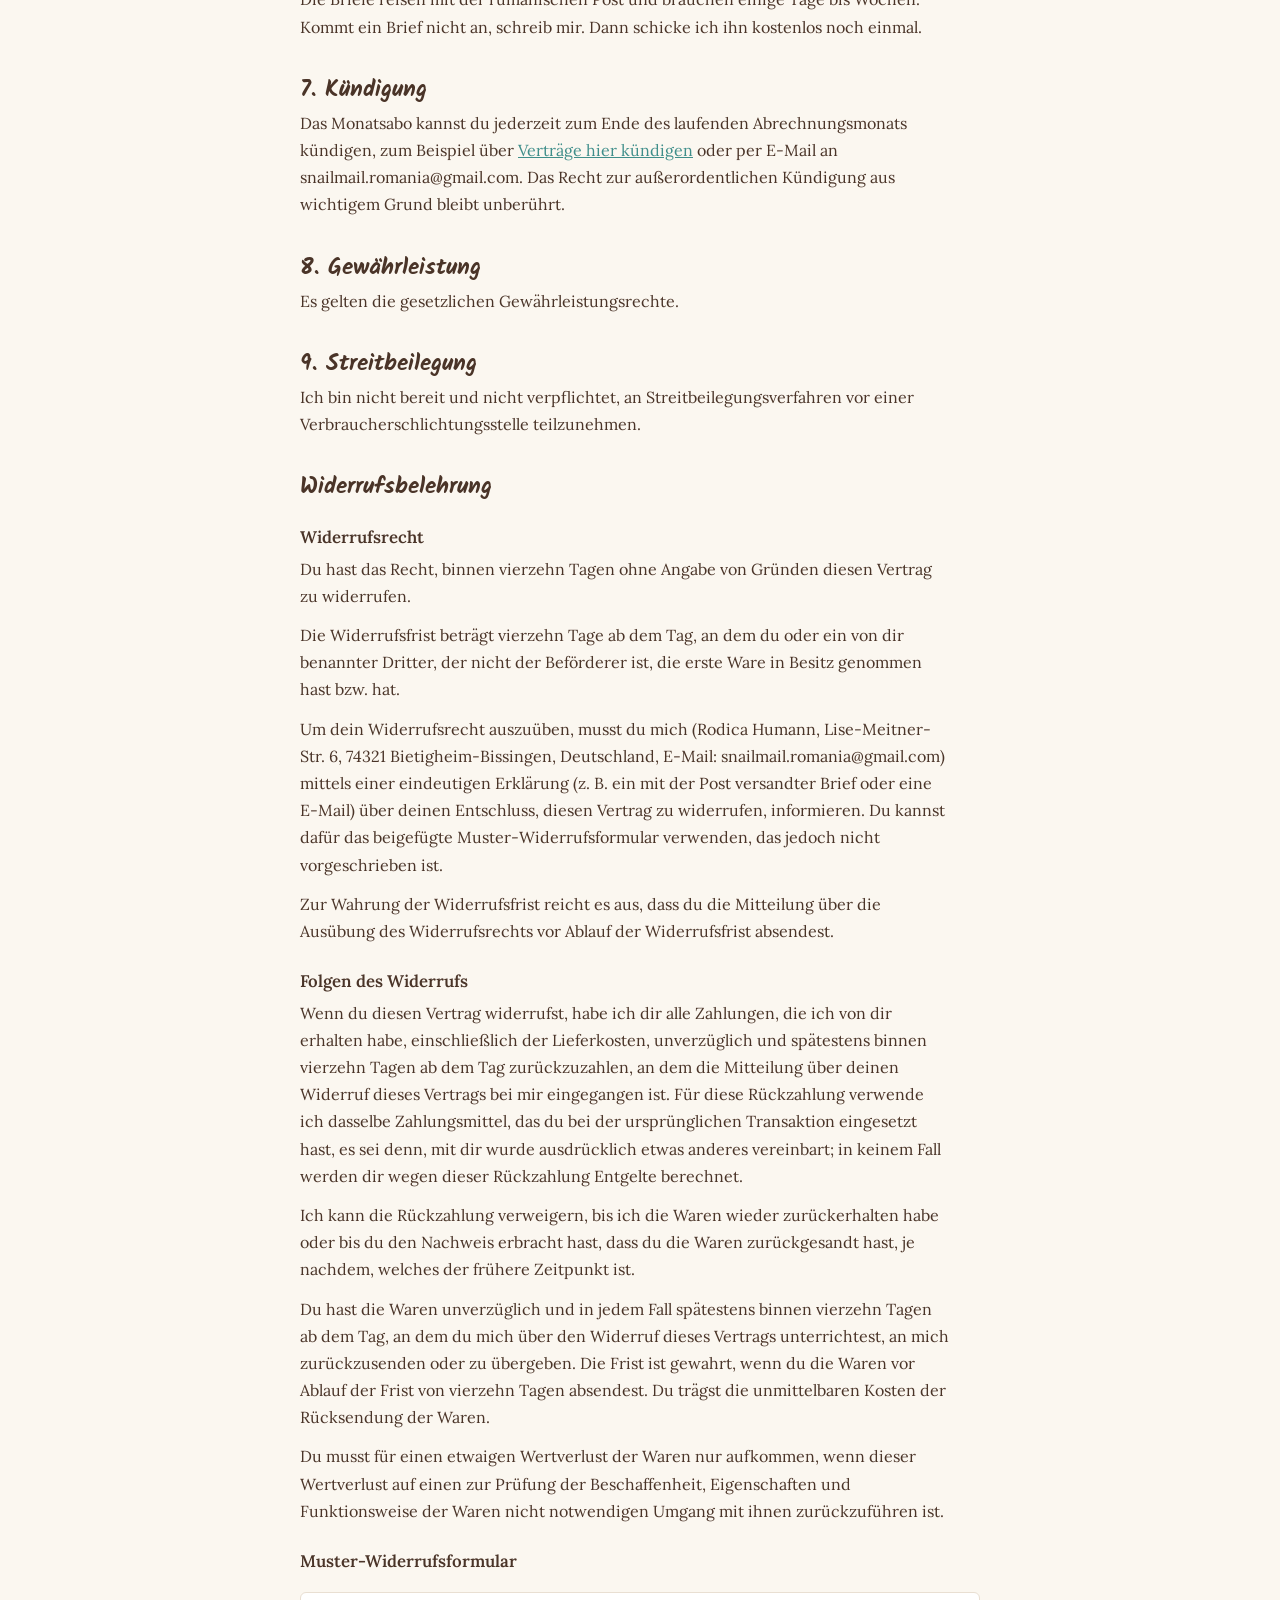
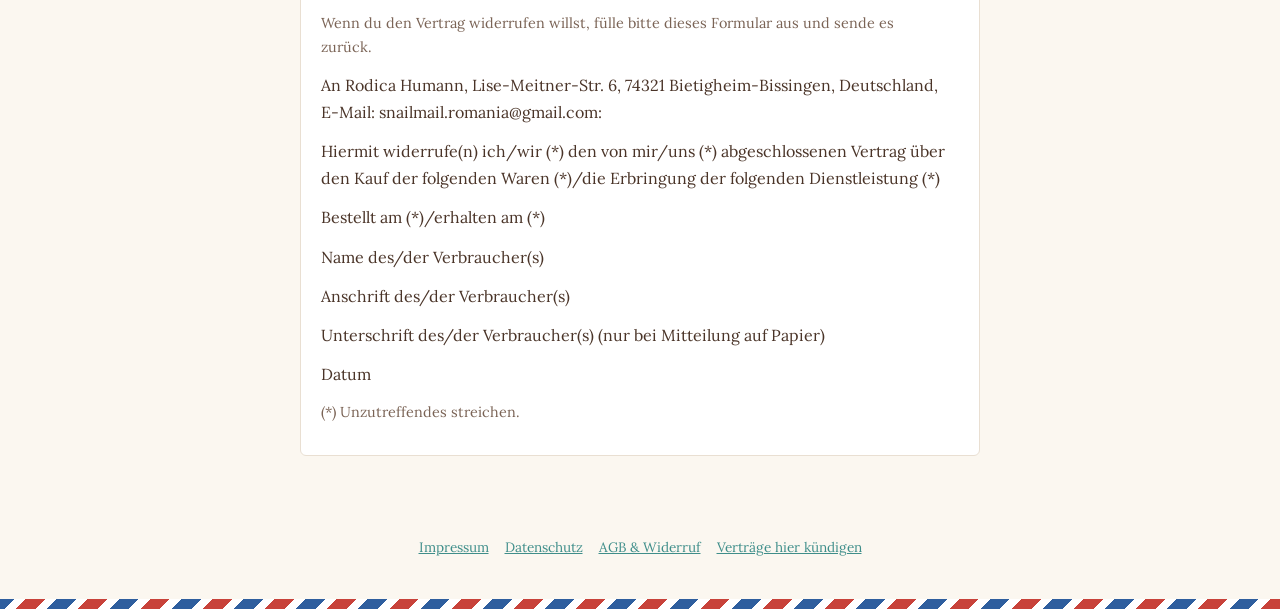
==== commit d96b4cd6: "AGB: neue Adresse snailmail-romania.github.io Co-Authored-By: Claude Opus 5.5 <noreply@anthropic.com" ====
--- a/agb.html
+++ b/agb.html
@@ -43,7 +43,7 @@
   <p class="muted">Allgemeine Geschäftsbedingungen für das Brief-Abo „Schneckenpost aus Rumänien“. Stand: Oktober 2026.</p>
 
   <h2>1. Geltungsbereich und Vertragspartnerin</h2>
-  <p>Diese AGB gelten für alle Bestellungen über scrisoare-bucharest.github.io. Vertragspartnerin ist:</p>
+  <p>Diese AGB gelten für alle Bestellungen über snailmail-romania.github.io. Vertragspartnerin ist:</p>
   <p>Rodica Humann<br>
 Schneckenpost aus Rumänien<br>
 Lise-Meitner-Str. 6<br>
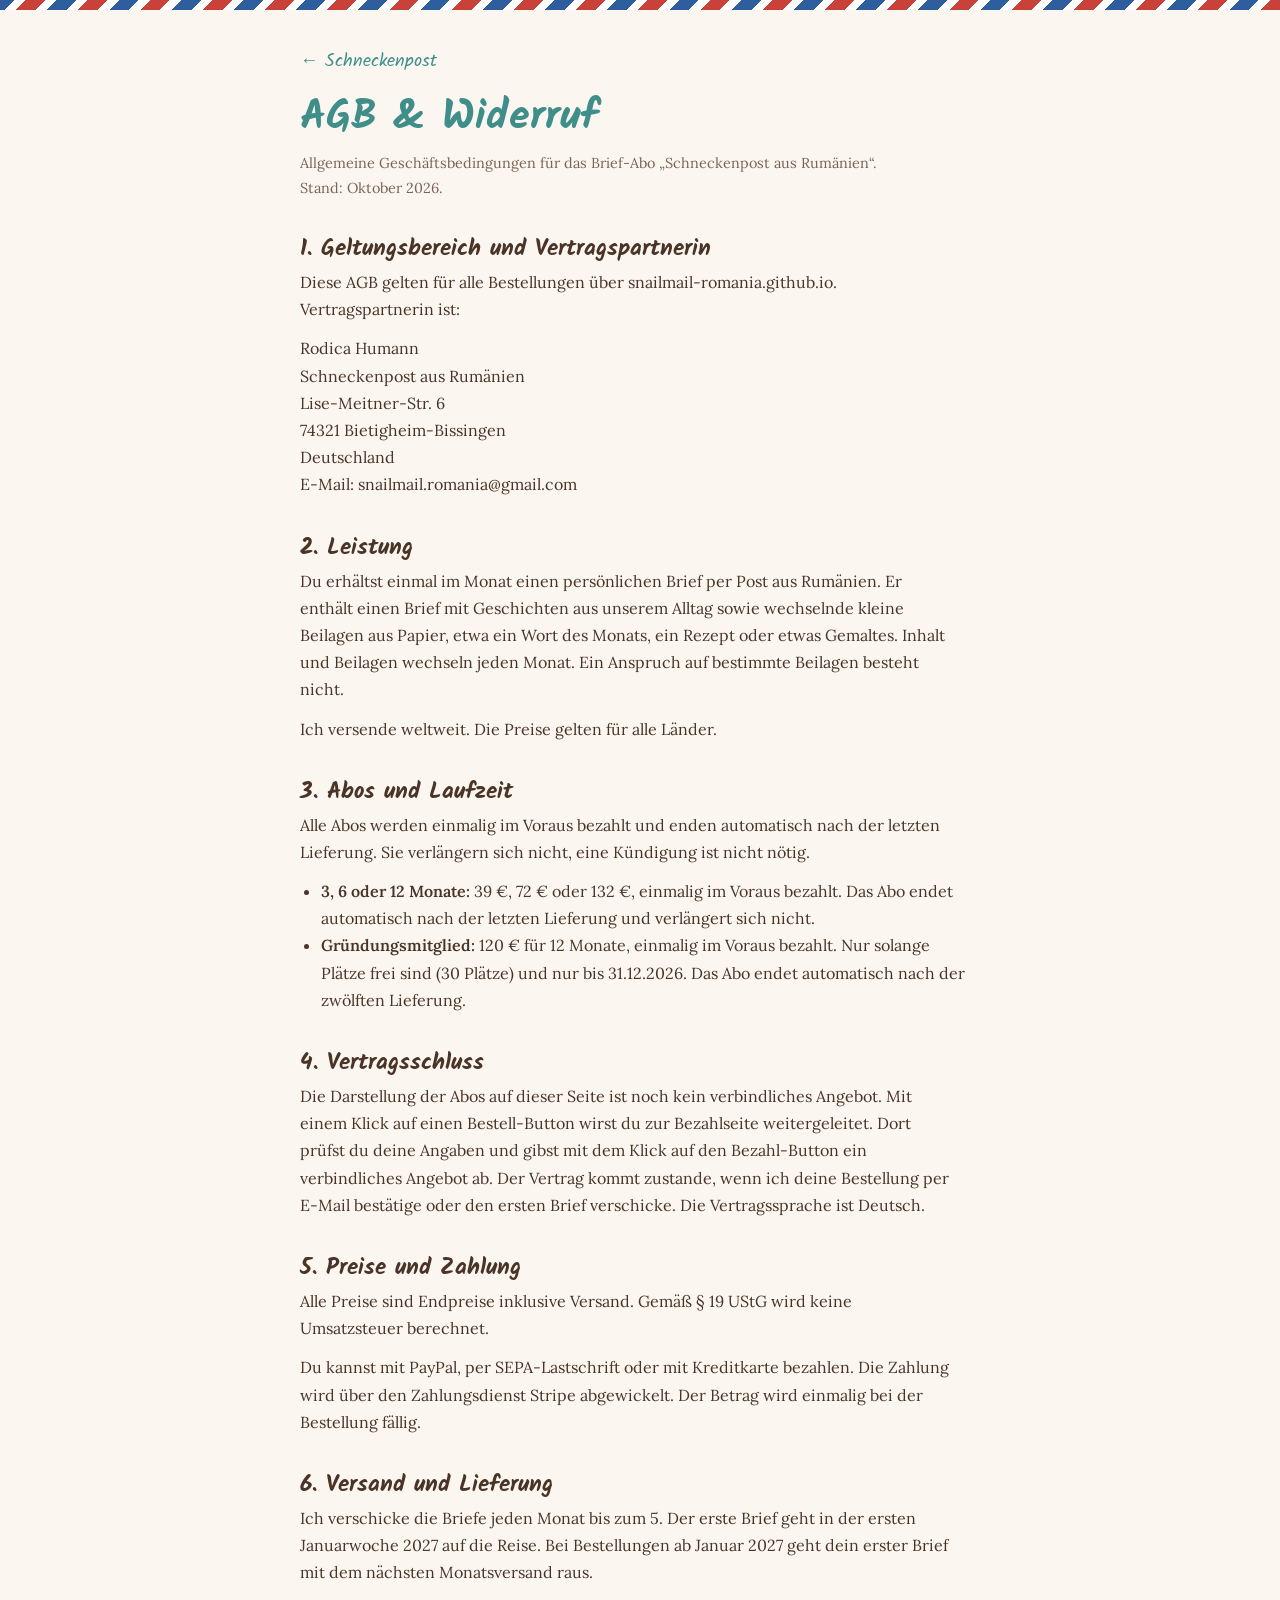
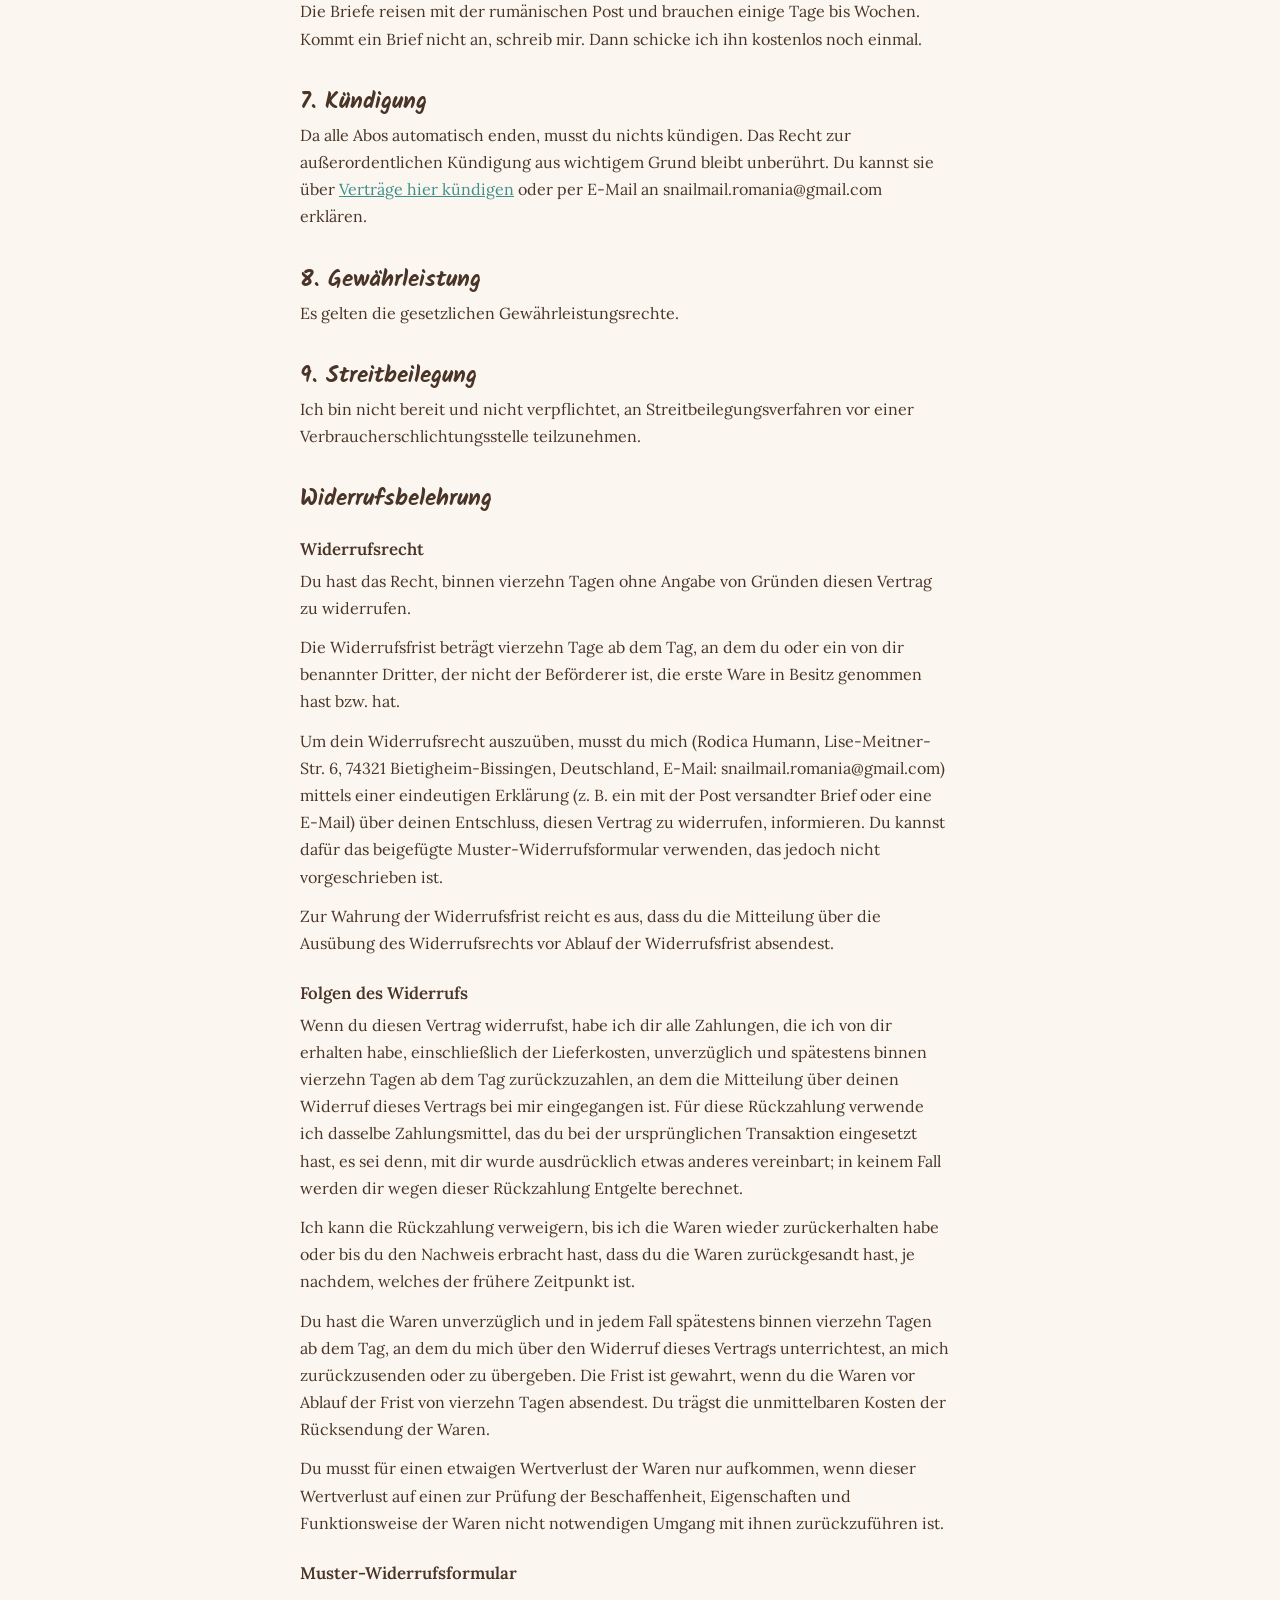
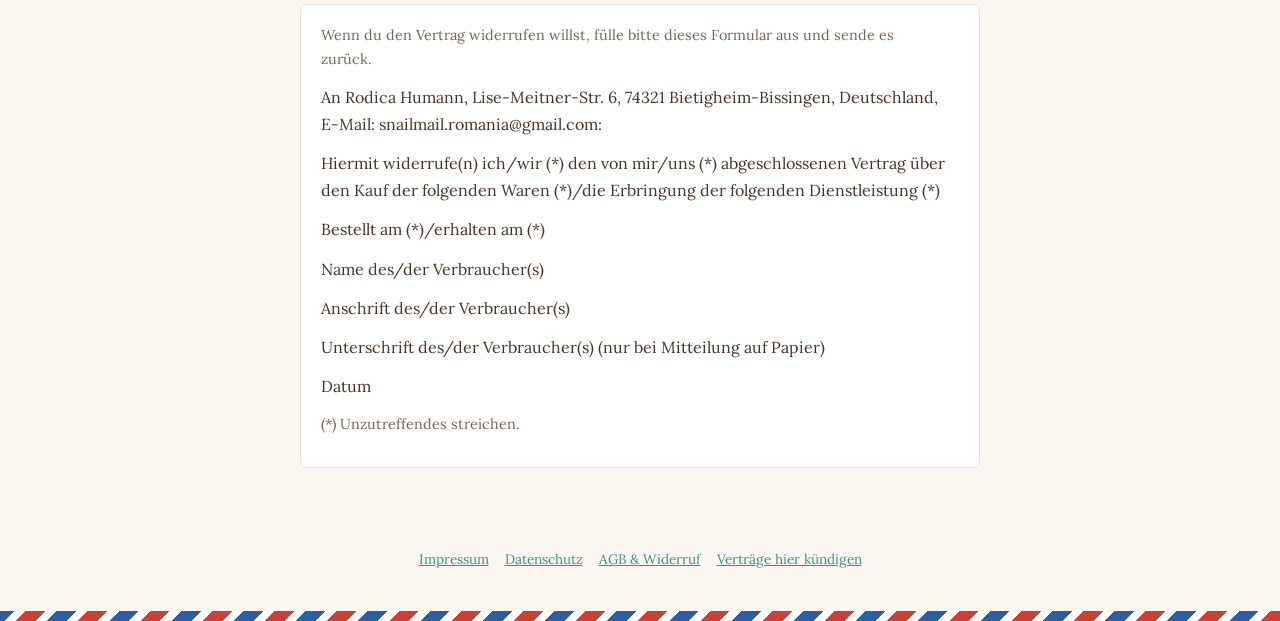
==== commit d0264bce: "Nur noch vorausbezahlte Abos ab 3 Monaten: AGB und Kündigungsseite Co-Authored-By: Claude Opus 5.5 <" ====
--- a/agb.html
+++ b/agb.html
@@ -55,8 +55,8 @@
   <p>Ich versende weltweit. Die Preise gelten für alle Länder.</p>
 
   <h2>3. Abos und Laufzeit</h2>
+  <p>Alle Abos werden einmalig im Voraus bezahlt und enden automatisch nach der letzten Lieferung. Sie verlängern sich nicht, eine Kündigung ist nicht nötig.</p>
   <ul>
-    <li><strong>Monatsabo:</strong> 14 € pro Monat. Das Abo läuft unbefristet und ist jederzeit zum Ende des laufenden Abrechnungsmonats kündbar.</li>
     <li><strong>3, 6 oder 12 Monate:</strong> 39 €, 72 € oder 132 €, einmalig im Voraus bezahlt. Das Abo endet automatisch nach der letzten Lieferung und verlängert sich nicht.</li>
     <li><strong>Gründungsmitglied:</strong> 120 € für 12 Monate, einmalig im Voraus bezahlt. Nur solange Plätze frei sind (30 Plätze) und nur bis 31.12.2026. Das Abo endet automatisch nach der zwölften Lieferung.</li>
   </ul>
@@ -66,14 +66,14 @@
 
   <h2>5. Preise und Zahlung</h2>
   <p>Alle Preise sind Endpreise inklusive Versand. Gemäß § 19 UStG wird keine Umsatzsteuer berechnet.</p>
-  <p>Du kannst mit PayPal, per SEPA-Lastschrift oder mit Kreditkarte bezahlen. Die Zahlung wird über den Zahlungsdienst Stripe abgewickelt. Beim Monatsabo wird der Betrag monatlich im Voraus abgebucht, bei den anderen Abos einmalig bei der Bestellung.</p>
+  <p>Du kannst mit PayPal, per SEPA-Lastschrift oder mit Kreditkarte bezahlen. Die Zahlung wird über den Zahlungsdienst Stripe abgewickelt. Der Betrag wird einmalig bei der Bestellung fällig.</p>
 
   <h2>6. Versand und Lieferung</h2>
   <p>Ich verschicke die Briefe jeden Monat bis zum 5. Der erste Brief geht in der ersten Januarwoche 2027 auf die Reise. Bei Bestellungen ab Januar 2027 geht dein erster Brief mit dem nächsten Monatsversand raus.</p>
   <p>Die Briefe reisen mit der rumänischen Post und brauchen einige Tage bis Wochen. Kommt ein Brief nicht an, schreib mir. Dann schicke ich ihn kostenlos noch einmal.</p>
 
   <h2>7. Kündigung</h2>
-  <p>Das Monatsabo kannst du jederzeit zum Ende des laufenden Abrechnungsmonats kündigen, zum Beispiel über <a href="kuendigen.html">Verträge hier kündigen</a> oder per E-Mail an <span style="user-select:all">snailmail.romania@gmail.com</span>. Das Recht zur außerordentlichen Kündigung aus wichtigem Grund bleibt unberührt.</p>
+  <p>Da alle Abos automatisch enden, musst du nichts kündigen. Das Recht zur außerordentlichen Kündigung aus wichtigem Grund bleibt unberührt. Du kannst sie über <a href="kuendigen.html">Verträge hier kündigen</a> oder per E-Mail an <span style="user-select:all">snailmail.romania@gmail.com</span> erklären.</p>
 
   <h2>8. Gewährleistung</h2>
   <p>Es gelten die gesetzlichen Gewährleistungsrechte.</p>
